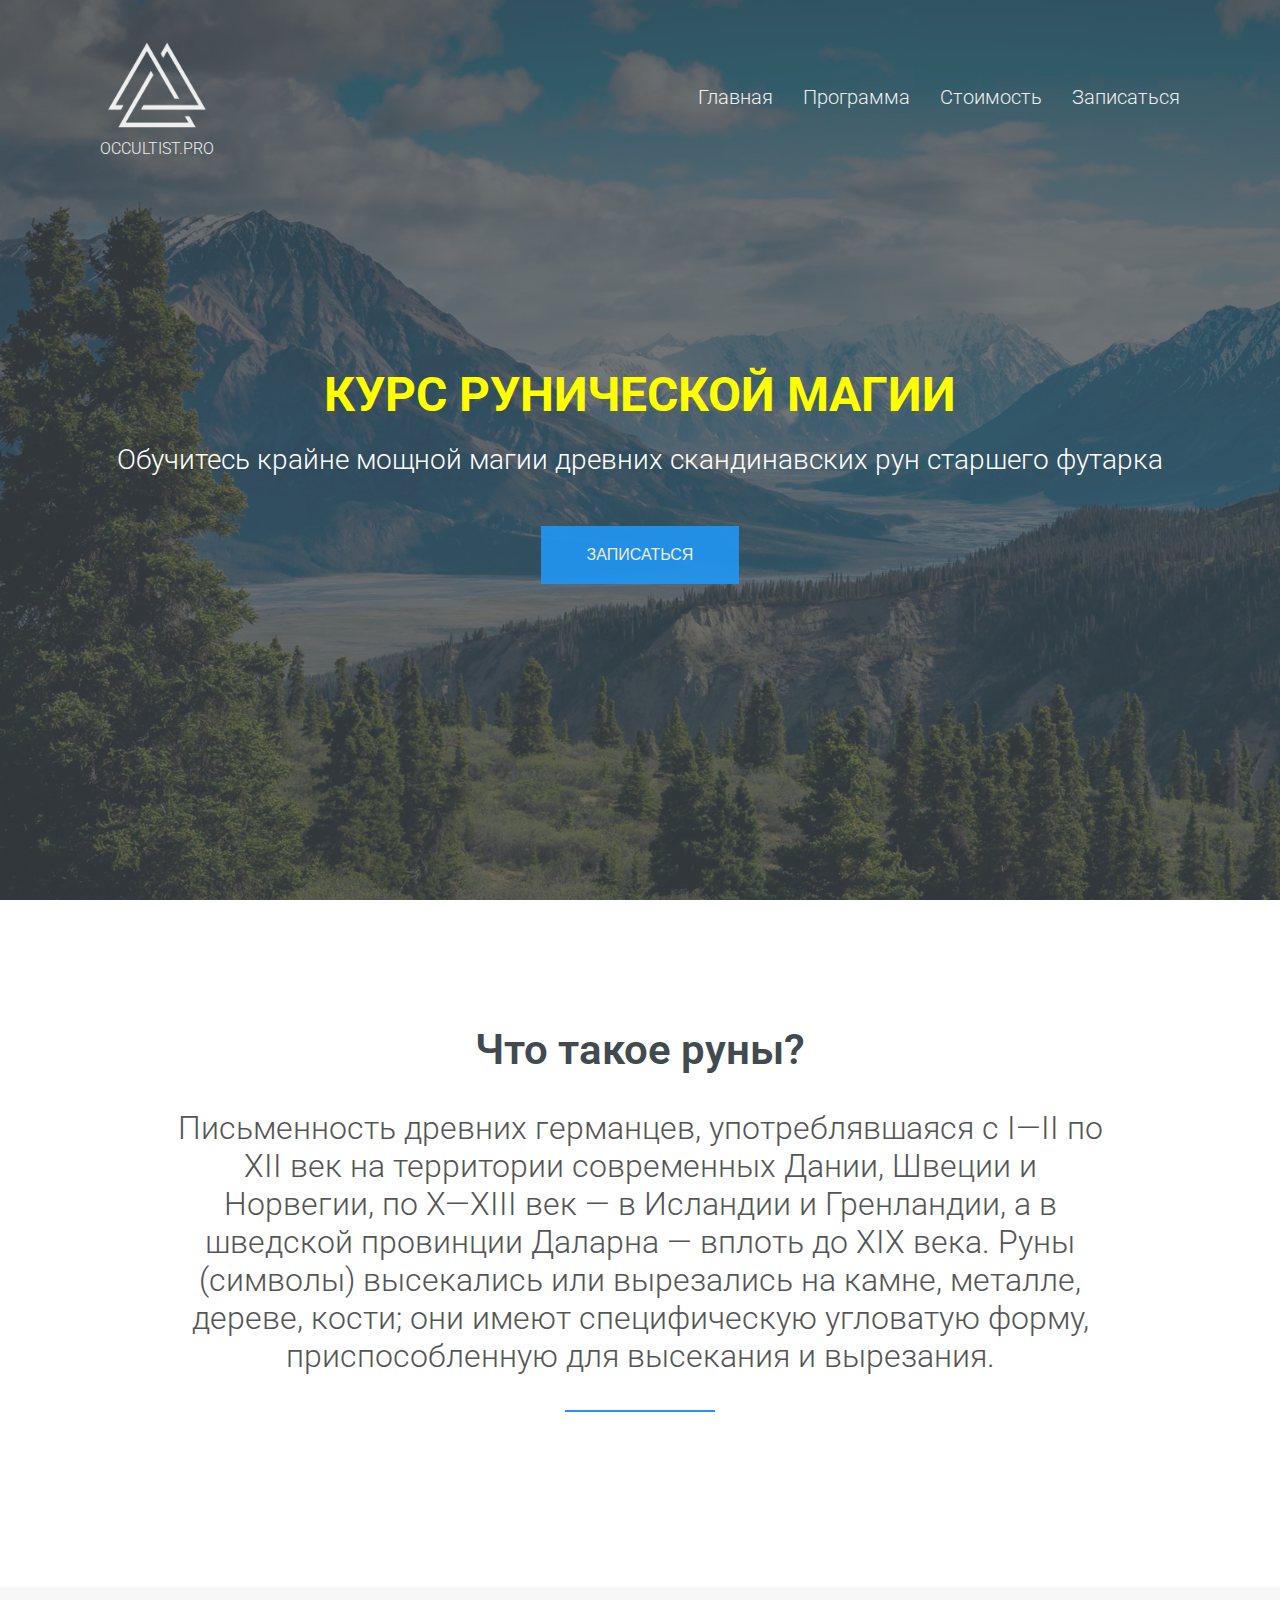
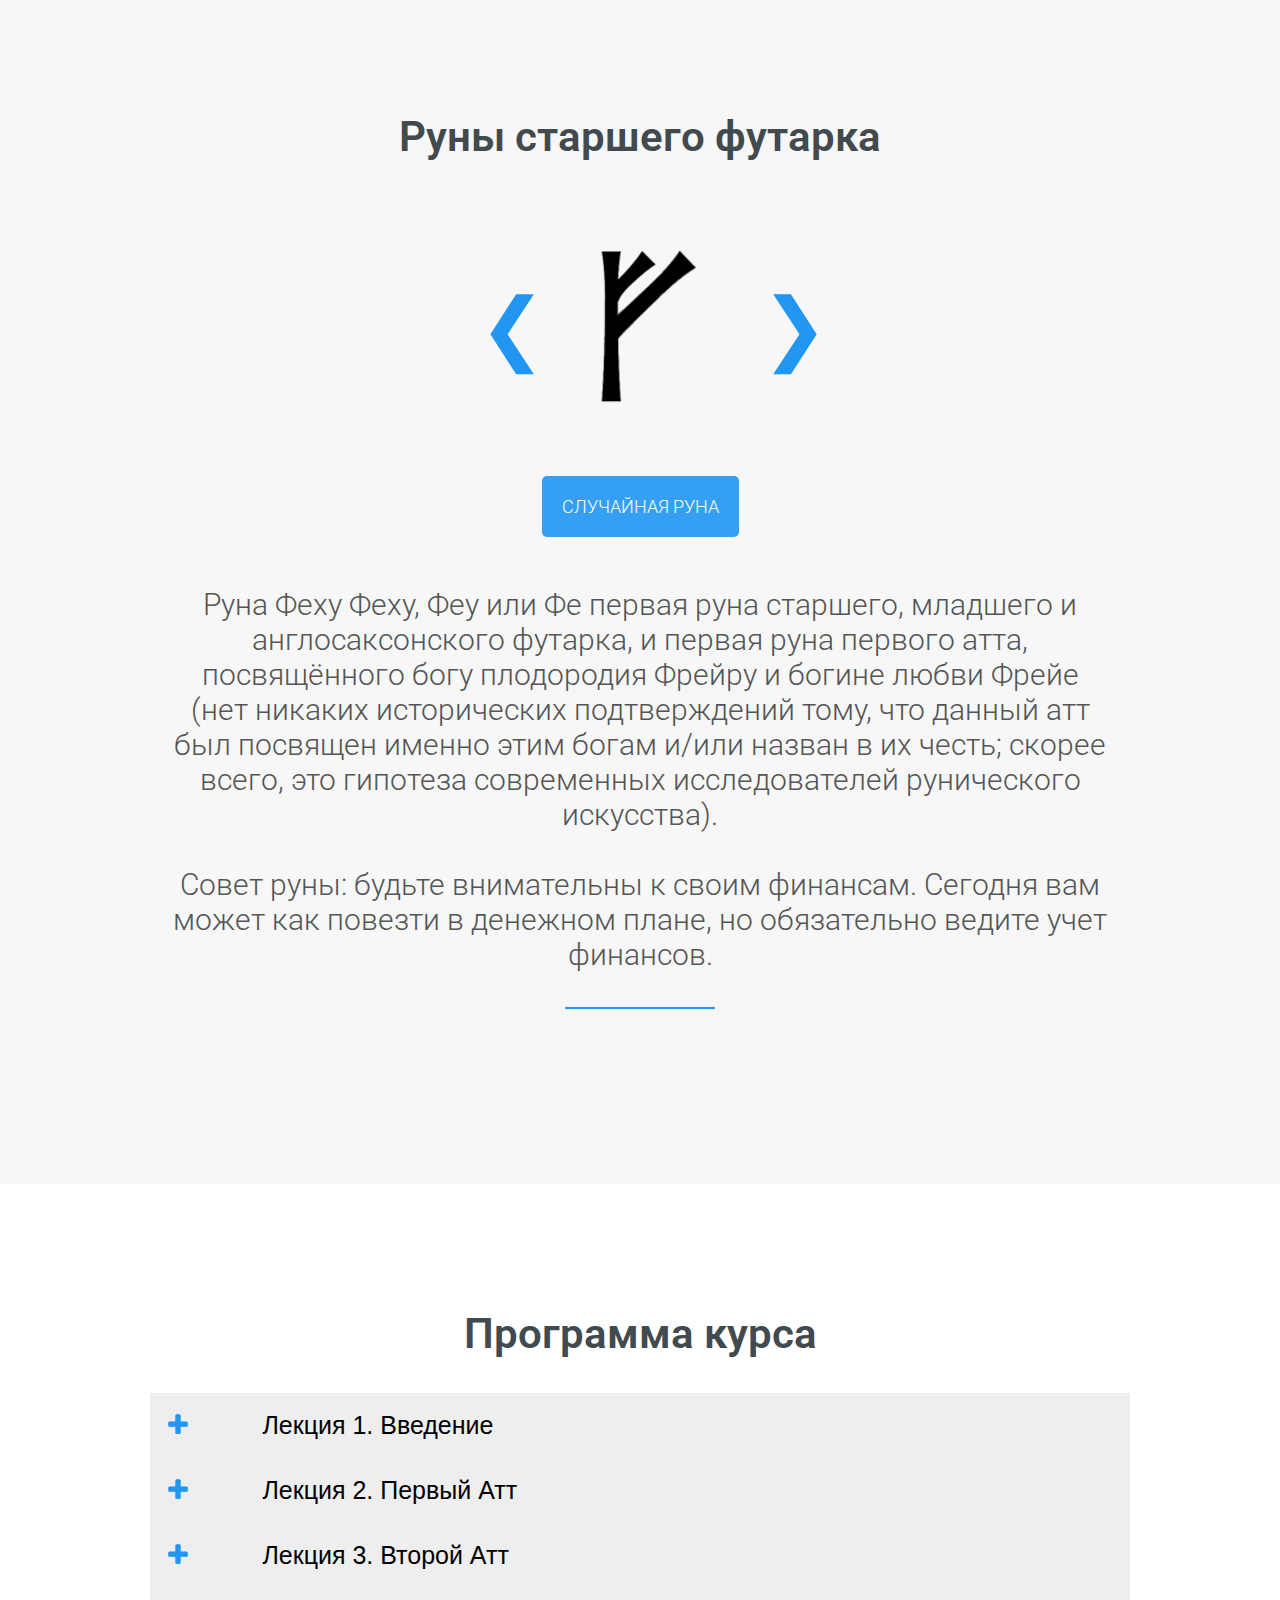
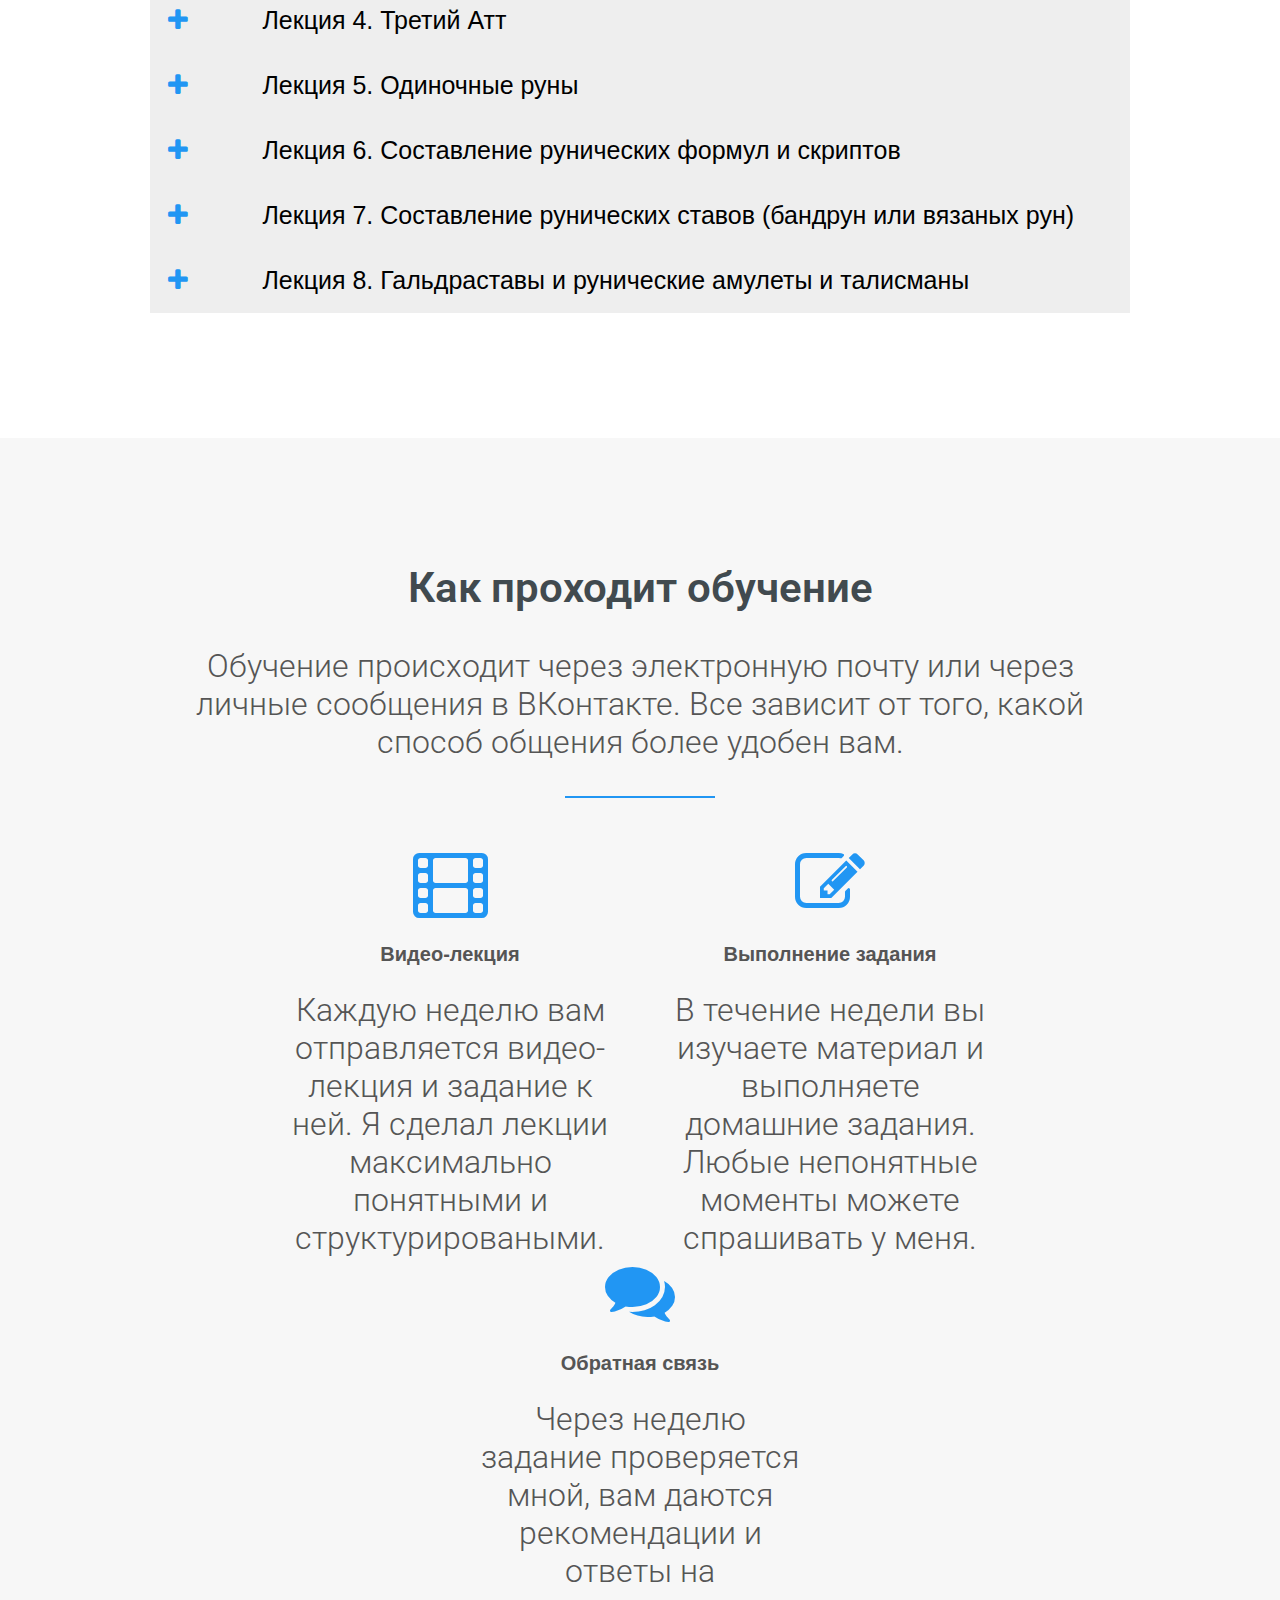
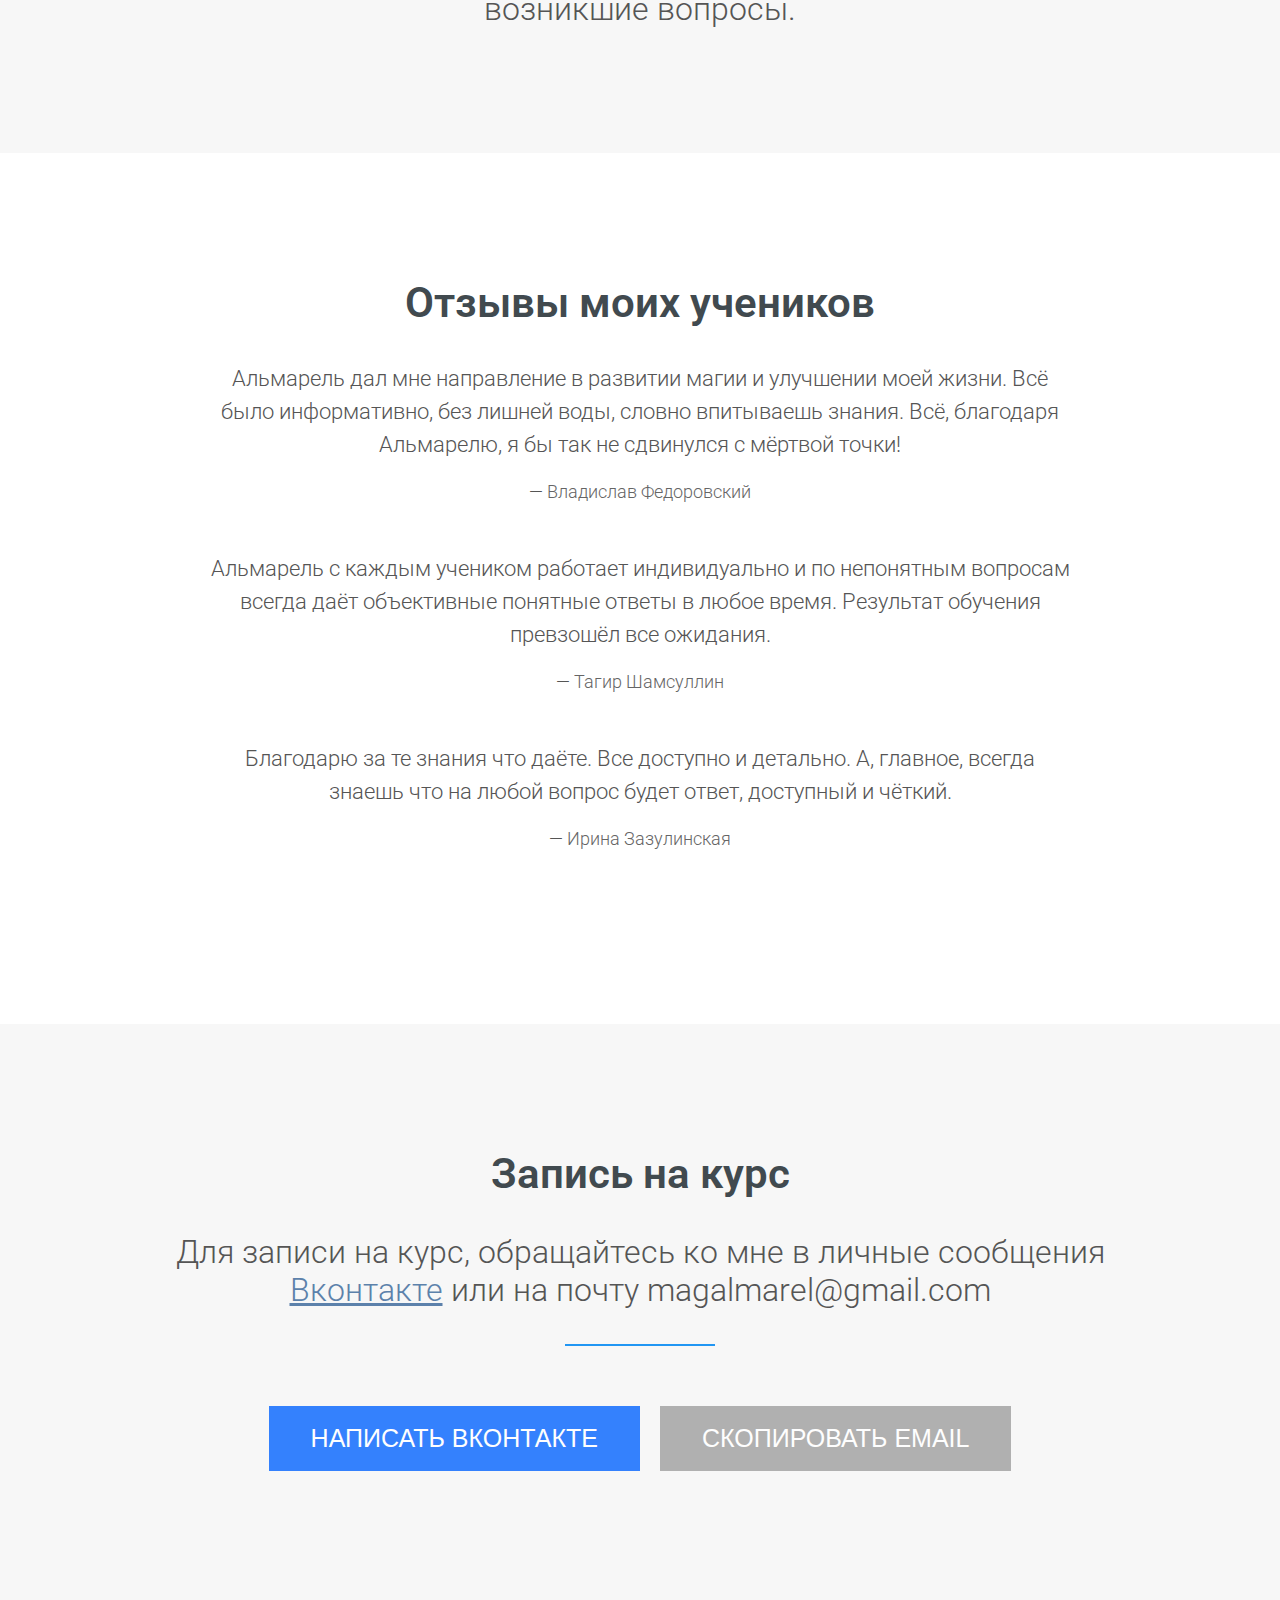
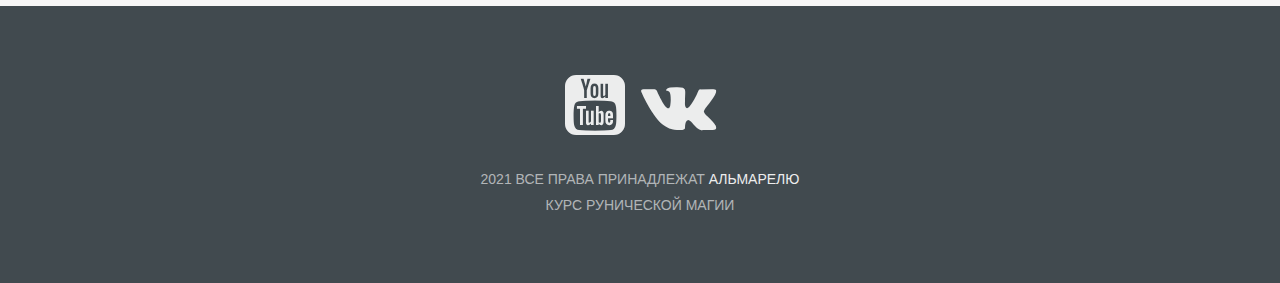
==== index.html @ 85c7037a "Update index.html" ====
<!DOCTYPE html>
<html>
<head>
    <meta charset="utf-8">
    <meta http-equiv="X-UA-Compatible" content="IE=edge">
    <meta name="viewport" content="width=device-width, initial-scale=1">
    <link type="image/x-icon" href="assets/img/favicon.png" rel="shortcut icon">
    <link type="Image/x-icon" href="assets/img/favicon.png" rel="icon">
	<!-- Виджет отзывов VK -->
    <script type="text/javascript" src="https://vk.com/js/api/openapi.js?169"></script>
    <script type="text/javascript">
    	VK.init({apiId: 8045679, onlyWidgets: true});
    </script>
    <title>Курс Рунической Магии</title>

	<link href="https://fonts.googleapis.com/css?family=Open+Sans" rel="stylesheet">
	<link href="https://fonts.googleapis.com/css?family=Quicksand" rel="stylesheet">
	<link href="https://fonts.googleapis.com/css2?family=Roboto:ital,wght@0,100;0,300;0,400;0,500;0,700;0,900;1,100;1,300;1,400;1,500;1,700;1,900&display=swap" rel="stylesheet">
    <link rel="stylesheet" href="http://maxcdn.bootstrapcdn.com/font-awesome/4.6.0/css/font-awesome.min.css">
    <link rel="stylesheet" href="assets/css/styles.css">

    <link href="https://maxcdn.bootstrapcdn.com/font-awesome/4.2.0/css/font-awesome.min.css" rel="stylesheet"> <!--отображение иконок на гите-->



</head>

<body>

	<header>
		<h2><a class="logo" href="#"><center><img src="Valknut.png" width="100px" height="100px"><p>Occultist.pro</center></a></h2>
		<nav>
			<li><a href="#">Главная</a></li>
			<li><a href="#">Программа</a></li>
			<li><a href="#">Стоимость</a></li>
			<li><a href="index.html#bottom">Записаться</a></li>
		</nav>
	</header>


	<section class="hero">
		<div class="background-image" style="background-image: url(assets/img/hero2.jpg);"></div>
		<h1>Курс Рунической Магии</h1>
		<h3>Обучитесь крайне мощной магии древних скандинавских рун старшего футарка</h3>
		
		<a href="index.html#bottom" class="btn">Записаться</a>
	</section>


	<section class="our-work">
		<h3 class="title">Что такое руны?</h3>
		<p>Письменность древних германцев, употреблявшаяся с I—II по XII век на территории современных Дании, Швеции и Норвегии, по X—XIII век — в Исландии и Гренландии, а в шведской провинции Даларна — вплоть до XIX века. Руны (символы) высекались или вырезались на камне, металле, дереве, кости; они имеют специфическую угловатую форму, приспособленную для высекания и вырезания.</p>
		<hr>
		<!--<ul class="grid">
			<li class="small" style="background-image: url(assets/img/coast.jpg);"></li>
			<li class="large" style="background-image: url(assets/img/island.jpg);"></li>
			<li class="large" style="background-image: url(assets/img/balloon.jpg);"></li>
			<li class="small" style="background-image: url(assets/img/mountain.jpg);"></li>
		</div>-->
	</section>


	<section class="runesslider">


		<h3 class="title">Руны старшего футарка</h3>
<center>
<div class="runes">
	<button class="btnrunes" id="btnleft" onclick="plusDivs(-1)">&#10094;</button>
  	<img class="rune" id="rune1" src="assets/img/Runes/1 Fehu.png">
  	<img class="rune" id="rune2" src="assets/img/Runes/2 Uruz.png">
  	<img class="rune" id="rune3" src="assets/img/Runes/3 Thurisaz.png">
  	<img class="rune" id="rune4" src="assets/img/Runes/4 Ansuz.png">
  	<img class="rune" id="rune5" src="assets/img/Runes/5 Raido.png">
  	<img class="rune" id="rune6" src="assets/img/Runes/6 Kenaz.png">
  	<img class="rune" id="rune7" src="assets/img/Runes/7 Gebo.png">
  	<img class="rune" id="rune8" src="assets/img/Runes/8 Wunio.png">

  	<img class="rune" id="rune9" src="assets/img/Runes/9 Hagalaz.png">
  	<img class="rune" id="rune10" src="assets/img/Runes/10 Nautiz.png">
  	<img class="rune" id="rune11" src="assets/img/Runes/11 Isa.png">
  	<img class="rune" id="rune12" src="assets/img/Runes/12 Yera.png">
  	<img class="rune" id="rune13" src="assets/img/Runes/13 Eihvaz.png">
  	<img class="rune" id="rune14" src="assets/img/Runes/14 Perto.png">
  	<img class="rune" id="rune15" src="assets/img/Runes/15 Algiz.png">
  	<img class="rune" id="rune16" src="assets/img/Runes/16 Swulo.png">

  	<img class="rune" id="rune17" src="assets/img/Runes/17 Teiwaz.png">
  	<img class="rune" id="rune18" src="assets/img/Runes/18 Berkana.png">
  	<img class="rune" id="rune19" src="assets/img/Runes/19 Ewaz.png">
  	<img class="rune" id="rune20" src="assets/img/Runes/20 Mannaz.png">
  	<img class="rune" id="rune21" src="assets/img/Runes/21 Laguz.png">
  	<img class="rune" id="rune22" src="assets/img/Runes/22 Inguz.png">
  	<img class="rune" id="rune23" src="assets/img/Runes/23 Odal.png">
  	<img class="rune" id="rune24" src="assets/img/Runes/24 Dagaz.png">

  <button class="btnrunes" id="btnright" onclick="plusDivs(1)">&#10095;</button>
  </center>


</div>
<div>
<button class="btnrngrune"  onclick="rngRune()">Случайная руна</button>
</div>
<p>Руна Феху
Феху, Феу или Фе первая руна старшего, младшего и англосаксонского футарка, и первая руна первого атта, посвящённого богу плодородия Фрейру и богине любви Фрейе (нет никаких исторических подтверждений тому, что данный атт был посвящен именно этим богам и/или назван в их честь; скорее всего, это гипотеза современных исследователей рунического искусства).</p>
<p class="advice">Совет руны: будьте внимательны к своим финансам. Сегодня вам может как повезти в денежном плане, но обязательно ведите учет финансов.</p>
<hr>
</section>



<script>
var slideIndex = 1;
showDivs(slideIndex);


function plusDivs(n) {
  showDivs(slideIndex += n);
}

function showDivs(n) {
  var i;
  var x = document.getElementsByClassName("rune");
  if (n > x.length) {slideIndex = 1}
  if (n < 1) {slideIndex = x.length}
  for (i = 0; i < x.length; i++) {
    x[i].style.display = "none";
  }
  x[slideIndex-1].style.display = "inline-block";
}



function rngRune(){

 	slideIndex = Math.floor(Math.random() * Math.floor(24));
 	showDivs(slideIndex);

 }
</script>






<section class="qna">
<h3 class="title">Программа курса</h3>

<button class="accordion" value="1"><div style="float:left; width: 10%;" ><i id="arrow1" class="fa fa-plus"></i></div><div style="float:right; width: 90%;">Лекция 1. Введение</div></button>
<div class="panel">
  <p>Когда и где руны возникли. Научное и мистическое обоснование. Система Старшего Футарка. Различие между традиционной и современной школами рун. Где брать трактовки рун. Используются ли перевернутые руны. Какая руна последняя. Развенчание мифов о рунах. Эриль - рунический маг.</p>
</div>

<button class="accordion" value="2"><div style="float:left; width: 10%"><i id="arrow2" class="fa fa-plus"></i></div><div style="float:right; width: 90%;">Лекция 2. Первый Атт</button>
<div class="panel">
  <p>Схема разбора рун. Разбор рун первого атта, исходя из рунических поэм. Как каждая руна используется в магии.</p>
</div>

<button class="accordion" value="3"><div style="float:left; width: 10%"><i id="arrow3" class="fa fa-plus"></i></div><div style="float:right; width: 90%;">Лекция 3. Второй Атт</button>
<div class="panel">
  <p>Почему рун не стоит бояться. Базовая техника безопасности. Разбор рун второго атта, исходя из рунических поэм. Как каждая руна используется в магии.</p>
</div>
	
<button class="accordion" value="3"><div style="float:left; width: 10%"><i id="arrow3" class="fa fa-plus"></i></div><div style="float:right; width: 90%;">Лекция 4. Третий Атт</button>
<div class="panel">
  <p>Разбор рун третьего атта, исходя из рунических поэм. Как каждая руна используется в магии. Руны как циклы в нашей жизни.</p>
</div>

<button class="accordion" value="3"><div style="float:left; width: 10%"><i id="arrow3" class="fa fa-plus"></i></div><div style="float:right; width: 90%;">Лекция 5. Одиночные руны</button>
<div class="panel">
  <p>Как проживать руны. Техники активации рун. Влияет ли Луна на руны. Как руны правильно наносить и деактивировать.</p>
</div>
	
<button class="accordion" value="3"><div style="float:left; width: 10%"><i id="arrow3" class="fa fa-plus"></i></div><div style="float:right; width: 90%;">Лекция 6. Составление рунических формул и скриптов</button>
<div class="panel">
  <p>Отличие скрипта от формулы. Как объединять руны. Примеры формул на различные случаи жизни. </p>
</div>
	
<button class="accordion" value="3"><div style="float:left; width: 10%"><i id="arrow3" class="fa fa-plus"></i></div><div style="float:right; width: 90%;">Лекция 7. Составление рунических ставов (бандрун или вязаных рун)</button>
<div class="panel">
  <p>Как соединять руны в одну. Стоит ли бояться появления "непредвиденных" рун в ставе. Руническая тайнопись. Составление рунических заклинаний.</p>
</div>

<button class="accordion" value="3"><div style="float:left; width: 10%"><i id="arrow3" class="fa fa-plus"></i></div><div style="float:right; width: 90%;">Лекция 8. Гальдраставы и рунические амулеты и талисманы</button>
<div class="panel">
  <p>Принцип построения гальдрастава. Агисхьяльмы (шлемы ужаса). Классические гальдраставы. Создаем и заряжаем рунический амулет. Работа с рунами через Богов (Ассов). Гадание на рунах (современные и древние техники).</p>
</div>
	
</section>

<script>
var acc = document.getElementsByClassName("accordion");
var i;

for (i = 0; i < acc.length; i++) {
  acc[i].addEventListener("click", function() {
    this.classList.toggle("active");
    var panel = this.nextElementSibling;
    var i = this.value;
    if (panel.style.display === "block") {
      panel.style.display = "none";
      document.getElementById('arrow'+i).className = "fa fa-plus";
    } else {
      panel.style.display = "block";
      document.getElementById('arrow'+i).className = "fa fa-minus";
    }
  });
}
</script>

	<section class="features">
		<h3 class="title">Как проходит обучение</h3>
		<p>Обучение происходит через электронную почту или через личные сообщения в ВКонтакте. Все зависит от того, какой способ общения более удобен вам. </p>
		<hr>

		<ul class="grid">
			<li>
				<i class="fa fa-film"></i>
				<h4>Видео-лекция</h4>
				<p>Каждую неделю вам отправляется видео-лекция и задание к ней. Я сделал лекции максимально понятными и структурироваными. </p>
			</li>
			<li>
				<i class="fa fa-edit"></i>
				<h4>Выполнение задания</h4>
				<p>В течение недели вы изучаете материал и выполняете домашние задания. Любые непонятные моменты можете спрашивать у меня.</p>
			</li>
			<li>
				<i class="fa fa-comments"></i>
				<h4>Обратная связь</h4>
				<p>Через неделю задание проверяется мной, вам даются рекомендации и ответы на возникшие вопросы. </p>
			</li>
		</div>
	</section>

	<section class="reviews">
		<h3 class="title">Отзывы моих учеников</h3>

		<p class="quote">Альмарель дал мне направление в развитии магии и улучшении моей жизни. Всё было информативно, без лишней воды, словно впитываешь знания. Всё, благодаря Альмарелю, я бы так не сдвинулся с мёртвой точки!</p>
		<p class="author">— <a href="https://vk.com/topic-161227869_38441446">Владислав Федоровский</a></p>

		<p class="quote">Альмарель с каждым учеником работает индивидуально и по непонятным вопросам всегда даёт объективные понятные ответы в любое время. Результат обучения превзошёл все ожидания.</p>
		<p class="author">— <a href="https://vk.com/topic-161227869_38441446">Тагир Шамсуллин</a></p>

		<p class="quote">Благодарю за те знания что даёте. Все доступно и детально. А, главное, всегда знаешь что на любой вопрос будет ответ, доступный и чёткий.</p>
		<p class="author">— <a href="https://vk.com/topic-161227869_38441446">Ирина Зазулинская</a></p>
		
		<!-- Вставка виджета комментариев VK -->
		<div id="vk_comments"></div>
		<script type="text/javascript">
			VK.Widgets.Comments("vk_comments", {width:0, height: 500, limit: 5, attach: false});
		</script>

	</section>


	<section id="bottom" class="contact">
		<h3 class="title">Запись на курс</h3>
		<p>Для записи на курс, обращайтесь ко мне в личные сообщения <a class="vklink" href="https://vk.com/magalmarel">Вконтакте</a>  или на почту magalmarel@gmail.com </p>
		<hr>


		<form>
			<a href="https://vk.com/magalmarel" class="btn" id="btnvk">Написать Вконтакте</a>
			<a onclick="myFunction();" class="btn" id="btnmail">  Скопировать Email  </a>

		</form>
	</section>
<script type="text/javascript">
	function myFunction() {
  navigator.clipboard.writeText('magalmarel@gmail.com')

  alert("Скопирован адрес почты Альмареля: magalmarel@gmail.com\nОсталось только вставить его в письмо🙏");
}
</script>

	<footer>
		<ul>
			<li><a href="https://www.youtube.com/channel/UC2nKGW6YSgZR12ed_qxix4A"><i class="fa fa-youtube-square"></i></a></li>
			<li><a href="https://vk.com/magalmarel"><i class="fa fa-vk"></i></a></li>
			<!--<li><a href="#"><i class="fa fa-snapchat-square"></i></a></li>
			<li><a href="#"><i class="fa fa-pinterest-square"></i></a></li>
			<li><a href="#"><i class="fa fa-github-square""></i></a></li>-->
		</ul>
		<p>2021 Все права принадлежат <a href="https://vk.com/magalmarel" target="_blank">Альмарелю</a></p>
		<p>Курс Рунической Магии</p>
	</footer>

</body>

</html>
---- assets/css/styles.css ----
/*-------------
 	General
-------------*/

@import url("https://netdna.bootstrapcdn.com/font-awesome/4.1.0/css/font-awesome.min.css");

*{
	margin: 0;
	padding: 0;
	box-sizing: border-box;
}

html{
	height: 100%
	width:100%;

	font-family: 'Roboto', sans-serif;
	font:  16px sans-serif;
	color: #555;
}
body{
height: 100%
	width:100%;
}


ul, nav{
	list-style: none;
}

a{
	text-decoration: none;
	color: inherit;
	cursor: pointer;

	opacity: 0.9;
}

a:hover{
	opacity: 1;
}

button:active, button:focus {
  outline: none;
}

a.vklink{

	text-decoration: underline;
	color: #4c75a3;
	cursor: pointer;
	opacity: 0.9;

}

a.btn{
	color: #fff;
	/*border-radius: 4px;*/
	text-transform: uppercase;
	background-color: #2196F3;
	font-weight: 500;
	text-align: center;

}

#btnvk{
	color: #fff;
	/*border-radius: 4px;*/
	text-transform: uppercase;
	background-color: #1F75FE;
	font-weight: 500;
	text-align: center;

}

#btnmail{
	color: #fff;
	/*border-radius: 4px;*/
	text-transform: uppercase;
	background-color: #A9A9A9;
	font-weight: 500;
	text-align: center;
}




hr{
	width: 150px;
	height: 2px;
	background-color: #2196F3;
	border: 0;
	margin-bottom: 50px;


}

section{
	display: flex;
	flex-direction: column;
	align-items: center;
	padding: 125px 100px;
}

@media (max-width: 1000px){

	section{
		padding: 100px 50px;
	}

}

@media (max-width: 600px){

	section{
		padding: 80px 30px;
	}

}

section h3.title{
	color: #414a4f;
	/*text-transform: capitalize; отвечает за заглавные буквы в каждом слове*/
	font: 42px 'Roboto', sans-serif;
	font-weight: 600;
	margin-bottom: 35px;
	text-align: center;

}

section p{
	max-width: 980px;
	margin-bottom: 35px;
	padding: 0 20px;
	line-height: 2;

	font: 32px 'Roboto', sans-serif;
	font-weight: 300;
	text-align: center;



}

ul.grid{
	width: 100%;
	display: flex;
	flex-wrap: wrap;
	justify-content: center;
}




/*-------------
 	Header
-------------*/

header{
	position: absolute;
	top: 0;
	left: 0;
	z-index: 10;
	width: 100%;
	display: flex;
	justify-content: space-between;
	align-items: center;
	color: #fff;
	padding: 35px 100px 0;
}

header h1{
	font-family: 'Roboto', sans-serif;

}

header h2{
	font-family: 'Roboto', sans-serif;
}

header nav{
	display: flex;
}

header nav li{
	font-family: 'Roboto', sans-serif;
	font-size: 20px;
	font-weight: 300;
	margin: 0 15px;
}

header nav li:first-child{
	margin-left: 0;
}

header nav li:last-child{
	margin-right: 0;
}

.logo{
	font-family: 'Roboto', sans-serif;
	font-size: 16px;
	font-weight: 300;
	text-transform: uppercase;

}


@media (max-width: 1000px){
	header{
		padding: 20px 50px;
		flex-direction: column;
	}
	header h2{
		margin-bottom: 30px;

	}

	header nav li{
		/*font-size: 15px;
		margin: 0 5px;*/
		display: none;

	}


	.logo{

		font-size: 0px;

	}




}


@media (max-width: 700px){
	header{
		flex-direction: column;

	}

	header h2{
		margin-bottom: 30px;
	}

	header nav li{
		/*font-size: 15px;
		margin: 0 5px;*/
		display: none;

	}

	.logo{
		font-size: 0px;

		/*display: none; убирает лого*/
	}
}

/*----------------
 	Hero Section
----------------*/

.hero{
	position: relative;
	justify-content: center;
	height: 100vh;
	color: #fff;
	text-align: center;
}



.hero .background-image{
	position: absolute;
	top: 0;
	left: 0;
	width: 100%;
	height: 100%;
	background-size: cover;
	background-color: #2196F3;
	z-index: -1;

	background-attachment: fixed; /*эффект параллакс*/


}



.hero .background-image:after{
	content: '';
	position: absolute;
	top: 0;
	left: 0;
	width: 100%;
	height: 100%;
	background-color: #414a4f;
	opacity: 0.75;

}

.font{
	font: 60px 'Roboto', sans-serif;
	margin-bottom: 15px;
}

.hero h1{

		font-family: 'Roboto', sans-serif;
		font-size: 48px;
		font-weight: 700;
		color: yellow;

		text-transform: uppercase;
		margin-top: 50px;
	}

.hero h3{
	font-family: 'Roboto', sans-serif;
	font-size: 28px;
	font-weight: 300;
	margin-top: 20px;
}

.hero a.btn{
	padding: 20px 46px;
	margin-top: 50px;
}

@media (max-width: 800px){

	.hero{
		min-height: 600px;
	}

	.hero h1{
		font-size: 48px;

	}

	.hero h3{
		font-size: 24px;


	}

	.hero a.btn{



	}

}

/*--------------------
 	Руны (Слайдер)
---------------------*/

.runesslider{

	background-color: #f7f7f7;

}

.runesslider p{

	font-size: 30px;

	}


.runes{
	font-size: 200px;
	font-color: white;
}

.btnrunes{

	vertical-align: middle;

	font-size: 80px;
	width: 40px;
	height: 100px;
	border: none;
	color: #2196F3;
	background: none;





}

.rune{

	vertical-align: middle;
	

}

.btnrngrune{
	font-family: 'Roboto', sans-serif;
	font-size: 18px;
	font-weight: 300;
	text-transform: uppercase;


	color: white;
	background-color: #2196F3;

	padding: 20px;
	border-radius: 5px;
	border: inherit;

	opacity: 0.9;
	cursor: pointer;

	margin-top: 50px;
	margin-bottom: 50px;








}


.btnrngrune:hover{
	opacity: 1;
}

/*--------------------
 	Our Work Section
---------------------*/

.оur-work{
	background-color: #fff;
	padding-bottom: 10px;
}

.our-work .grid li{
	padding: 20px;
	height: 350px;
	border-radius: 3px;

	background-clip: content-box;
	background-size: cover;
	background-position: center;
	background-color: #333;
}

.our-work .grid li.small{
	flex-basis: 40%;
}

.our-work .grid li.large{
	flex-basis: 60%;
}


@media (max-width: 1000px){

	.our-work .grid li.small,
	.our-work .grid li.large{
		flex-basis: 100%;
	}

}


/*----------------
 	Вопрос-ответ
----------------*/

.qna{


	}

.accordion {
	max-width: 980px;
	background-color: #eee;
  cursor: pointer;
  padding: 18px;
  width: 100%;
  border: none;
  text-align: left;
  outline: none;
  font-size: 25px;
  transition: 0.4s;
  align-content: center;

}

.accordion i{
    color: #2196F3;
}

.active, .accordion:hover {
  background-color: #ccc;

}

.panel {
  padding: 0 18px;
  display: none;
  background-color: white;
  overflow: hidden;
}

.panel p{
	padding: 10px;
	text-align: left;
	font-size: 20px;
}



/*----------------------
 Последовательность обучения
----------------------*/

.features{
	background-color: #f7f7f7;
}

.features .grid li{
	padding: 0 30px;
	flex-basis: 33%;
	text-align: center;
}

.features .grid li i{
    font-size: 70px;
    color: #2196F3;
    margin-bottom: 25px;
}

.features .grid li h4{
	color: #555;
    font-size: 20px;
    margin-bottom: 25px;
}

.features .grid li p{
    margin: 0;
    padding: 0;
    min-width: 320px;
}

@media (max-width: 1000px){

	.features .grid li{
		flex-basis: 70%;
		margin-bottom: 65px;
	}

	.features .grid li:last-child{
		margin-bottom: 0;
	}

}


@media (max-width: 600px){

	.features .grid li{
		flex-basis: 100%;
	}

}



/*--------------------
 	Reviews Section
--------------------*/

.reviews{
	background-color: #fff;
}

.reviews .quote{
	text-align: center;
	width: 80%;
    font-size: 22px;
    font-weight: 300;
    line-height: 1.5;
    margin-bottom: 20px;
    padding: 0;
}

.reviews .author{
    font-size: 18px;
    margin-bottom: 50px;
}

.reviews .author:last-child{
    margin-bottom: 0;
}

@media (max-width: 1000px){

	.reviews .quote{
		font-size: 20px;
	}

	.reviews .author{
	    font-size: 16px;
	}

}



/*---------------------
 	Contact Section
---------------------*/

.contact{
	background-color: #f7f7f7;
	font-size: 25px;

}

.contact form{
	display: flex;
	align-items: center;
	justify-content: center;
	flex-wrap: wrap;

	max-width: 800px;
	width: 80%;
}

.contact form input{
	padding: 15px;
	flex: 1;
	margin-right: 30px;
	font-size: 18px;
	color: #555;
}



.contact form .btn{
	padding: 18px 42px;
	margin: 10px;
}


@media (max-width: 800px){

	.contact form input{
		flex-basis: 100%;
		margin: 0 0 20px 0;
	}

}







/*-------------
 	Footer
-------------*/

footer{
	display: flex;
	flex-direction: column;
	align-items: center;
	text-align: center;
	color: #fff;
	background-color: #414a4f;
	padding: 60px 0;
}

footer ul{
	display: flex;
	margin-bottom: 25px;
	font-size: 70px;
}

footer ul li{
	margin: 0 8px;
}

footer ul li:first-child{
	margin-left: 0;
}

footer ul li:last-child{
	margin-right: 0;
}

footer p{
	text-transform: uppercase;
	font-size: 14px;
	color: rgba(255,255,255,0.6);
	margin-bottom: 10px;
}

footer p a{
	color: #fff;
}

@media (max-width: 700px){

	footer{
		padding: 80px 15px;
	}

}


/* -- Demo ads -- */

@media (max-width: 1200px) {
	#bsaHolder{ display:none;}
}

@media (max-width: 420px){



	.hero h1{
		font-size: 30px;
	}

	.hero .background-image{


	background-attachment: scroll; /*эффект параллакс*/


}

	section{
		padding-top: 50px;
		padding-left: 10px;
		padding-right: 10px;
	}

	section h3.title{
		font-size: 30px;
		margin-bottom: 20px;
	}

	section p{
		font-size: 18px;
		padding-left: 10px;
		padding-right: 10px;
	}

	.runesslider{





	}


	.accordion {

  		width: 100%;
  		font-size: 20px;

	}

	.active, .accordion:hover {
  background-color: #ccc;

	}

	.panel{
		padding: 5px;
		display: none;
		background-color: white;
		overflow: hidden;
	}

	.panel p{
		padding: 5px;
		text-align: left;
		font-size: 18px;
		margin-bottom: 10px;
	}

	.runesslider p{

	font-size: 18px;

	}

	.features .grid li{
		padding: 0;
		flex-basis: 33%;
		text-align: center;
	}

	.features .grid li p{
		min-width: 300px;
    	width: 90vw;
	}

	.contact p{
		font-size: 25px;
	}

	#btnvk{
	min-width: 90vw;
	}

	#btnmail{
	min-width: 90vw;
	}

}
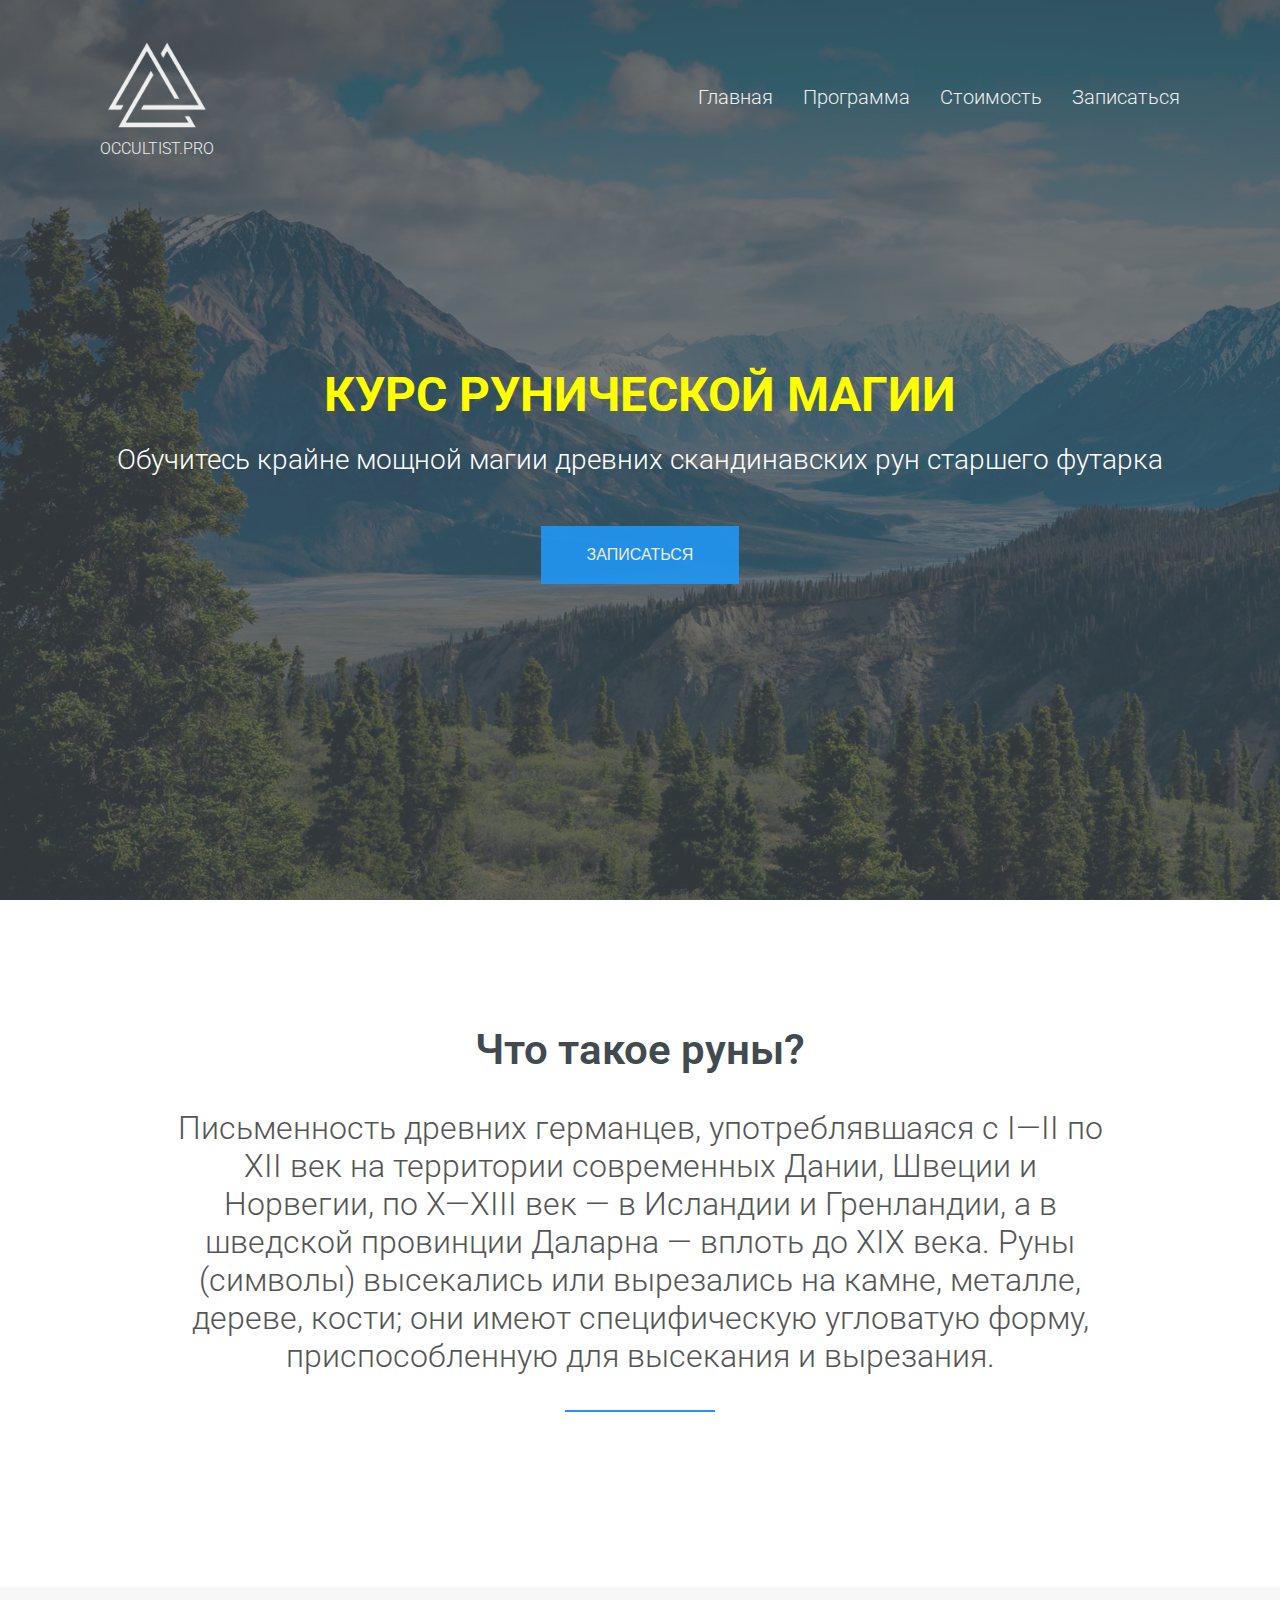
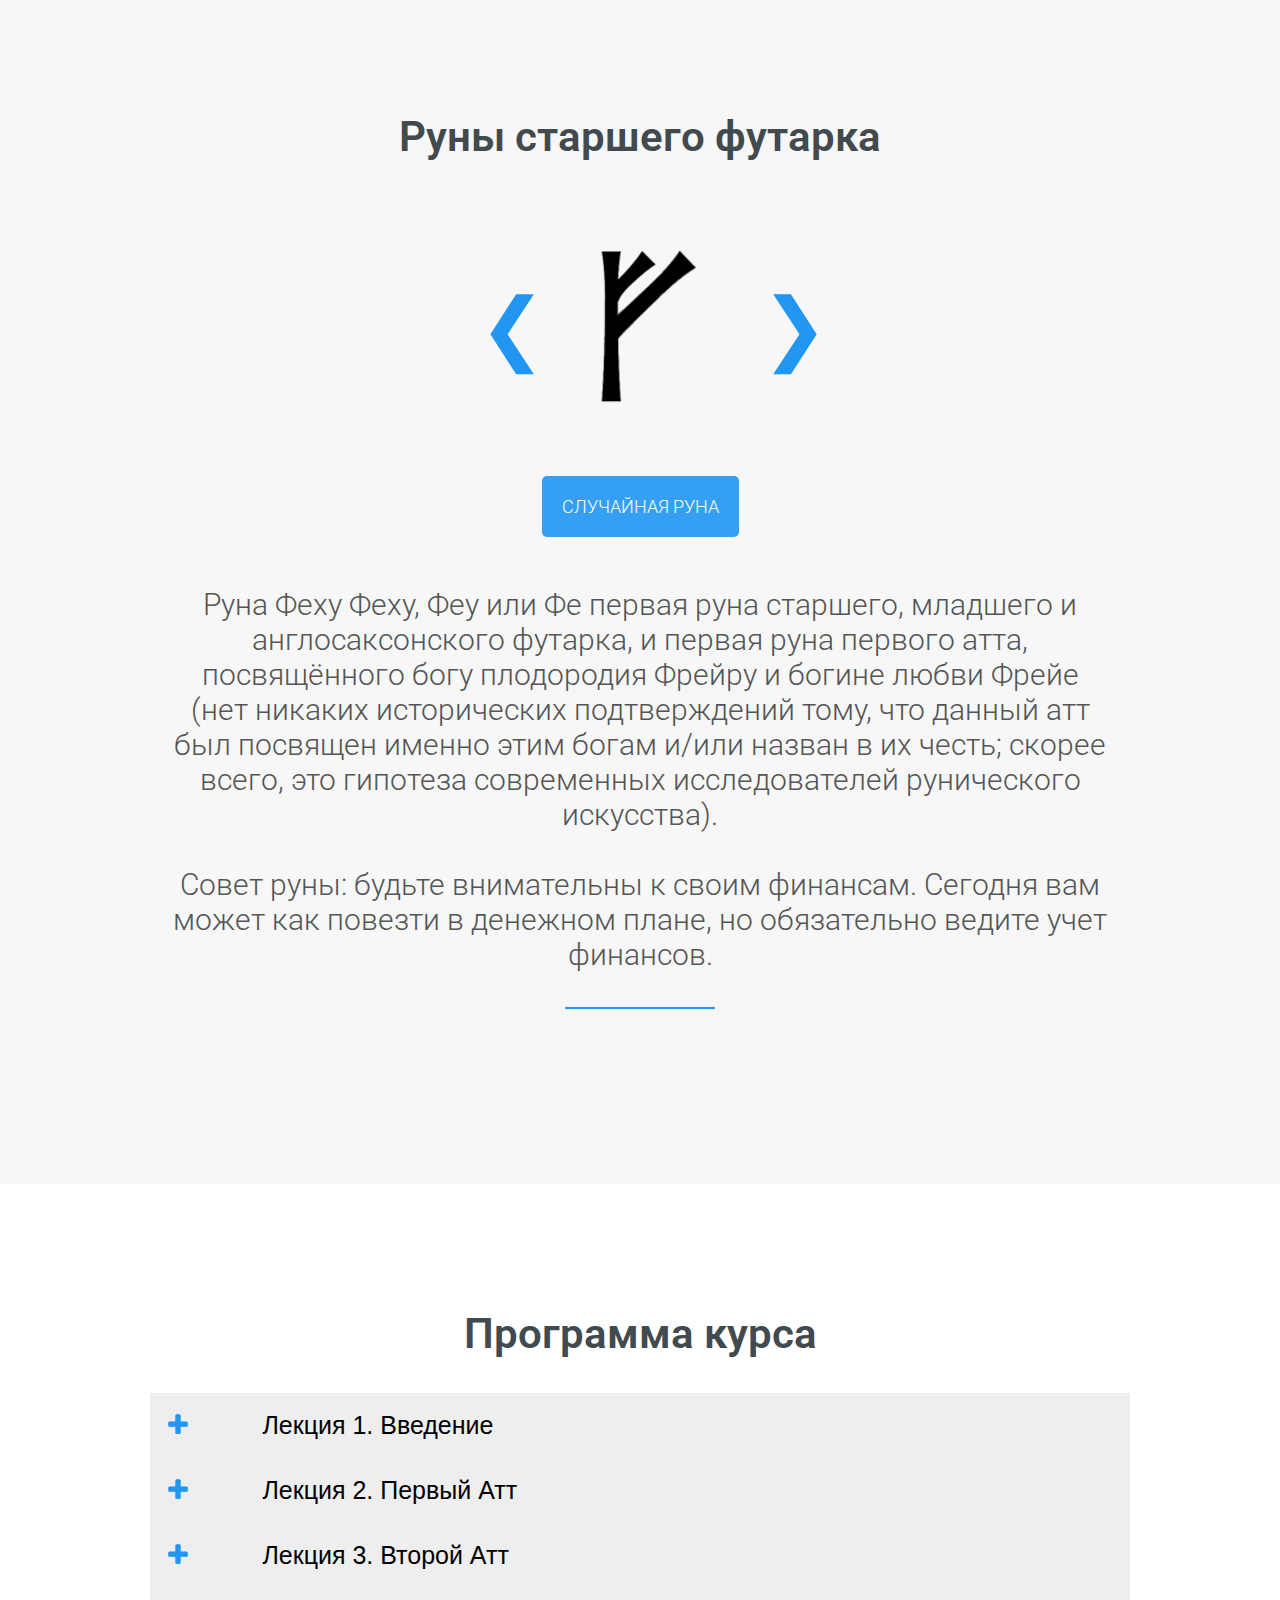
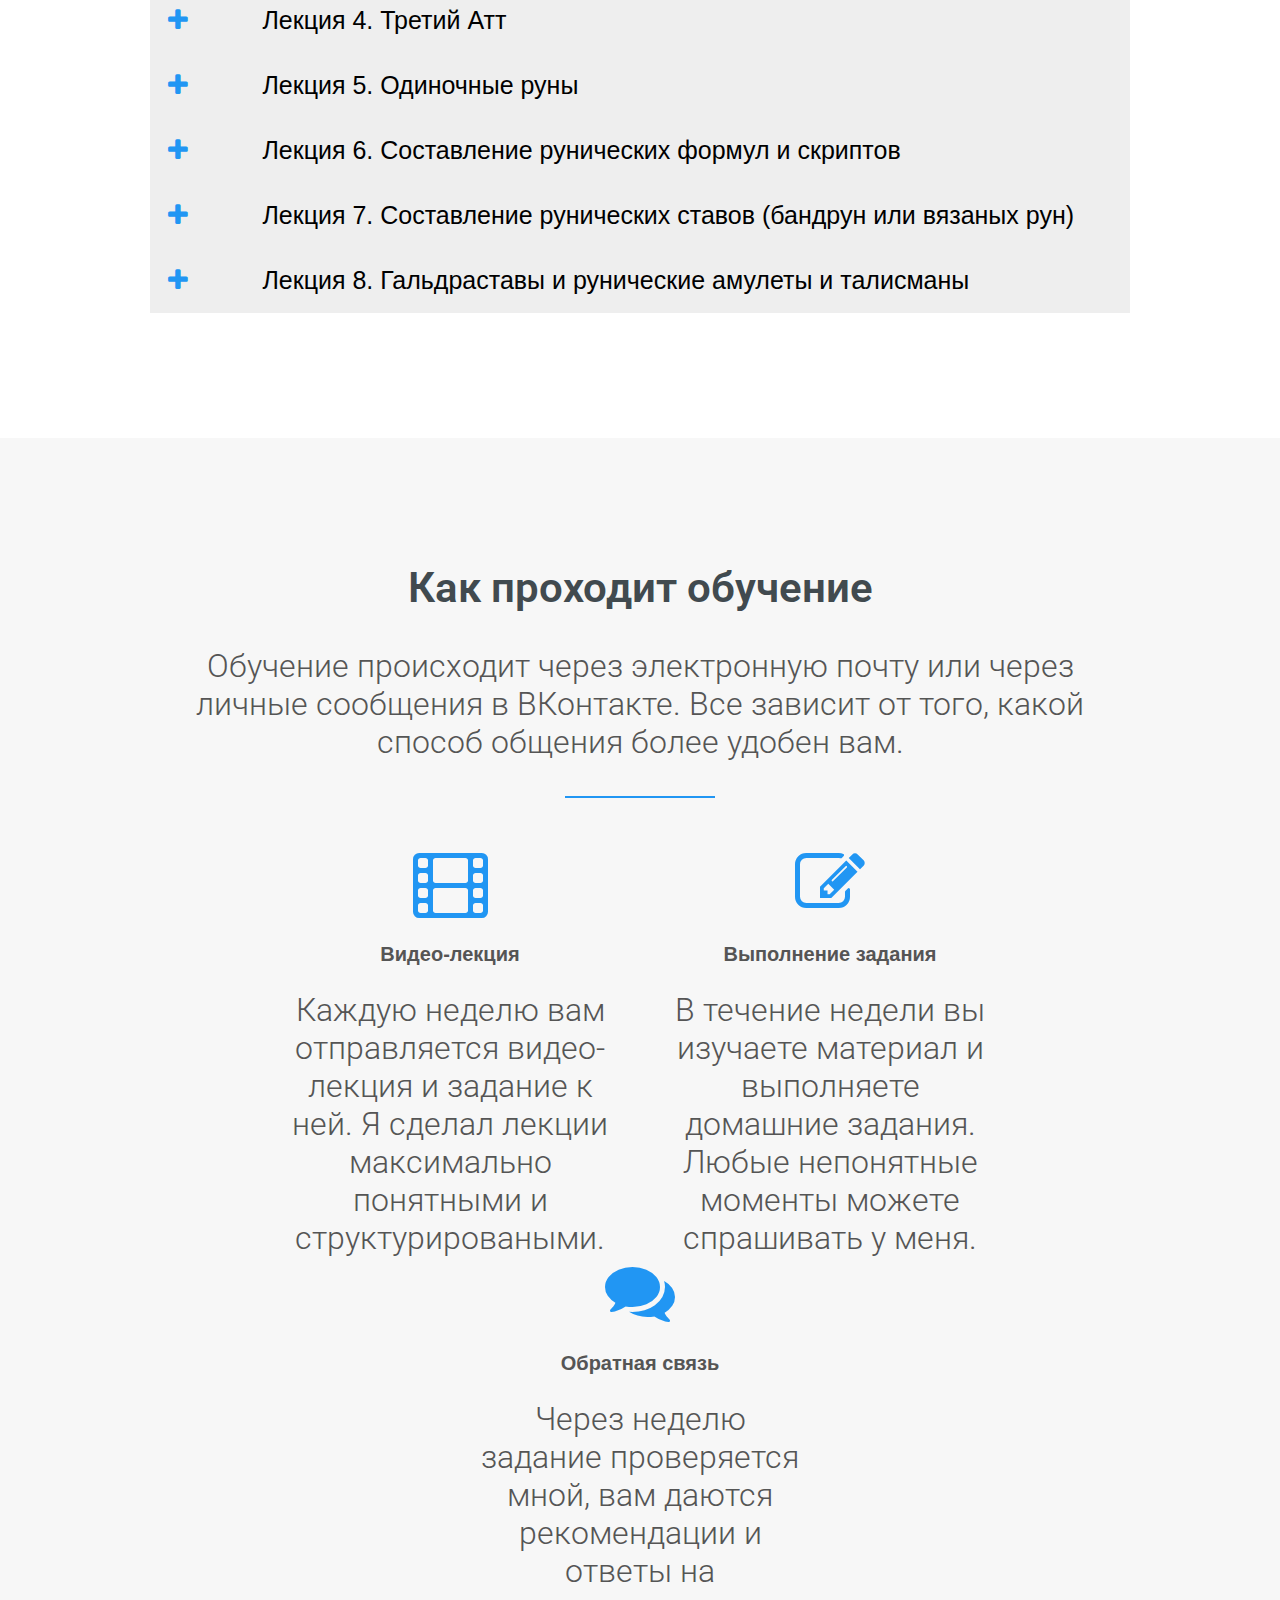
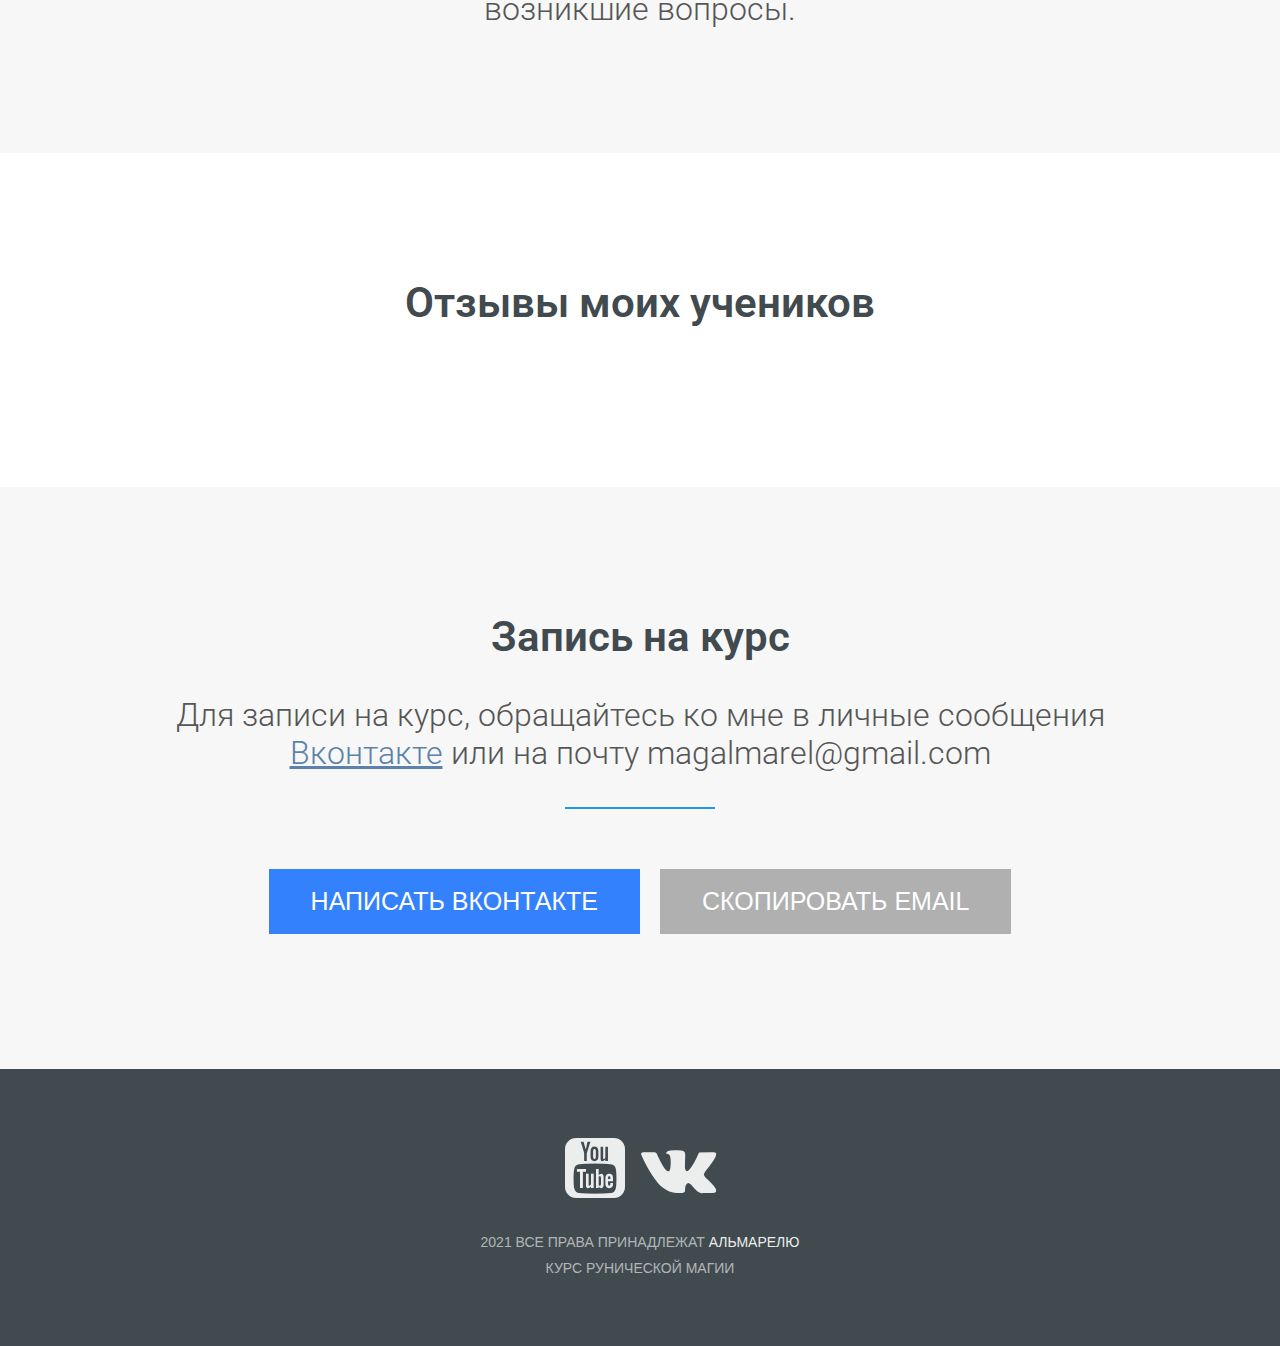
==== commit 3dee8b97: "Update index.html" ====
--- a/index.html
+++ b/index.html
@@ -237,14 +237,14 @@
 	<section class="reviews">
 		<h3 class="title">Отзывы моих учеников</h3>
 
-		<p class="quote">Альмарель дал мне направление в развитии магии и улучшении моей жизни. Всё было информативно, без лишней воды, словно впитываешь знания. Всё, благодаря Альмарелю, я бы так не сдвинулся с мёртвой точки!</p>
+		<!--<p class="quote">Альмарель дал мне направление в развитии магии и улучшении моей жизни. Всё было информативно, без лишней воды, словно впитываешь знания. Всё, благодаря Альмарелю, я бы так не сдвинулся с мёртвой точки!</p>
 		<p class="author">— <a href="https://vk.com/topic-161227869_38441446">Владислав Федоровский</a></p>
 
 		<p class="quote">Альмарель с каждым учеником работает индивидуально и по непонятным вопросам всегда даёт объективные понятные ответы в любое время. Результат обучения превзошёл все ожидания.</p>
 		<p class="author">— <a href="https://vk.com/topic-161227869_38441446">Тагир Шамсуллин</a></p>
 
 		<p class="quote">Благодарю за те знания что даёте. Все доступно и детально. А, главное, всегда знаешь что на любой вопрос будет ответ, доступный и чёткий.</p>
-		<p class="author">— <a href="https://vk.com/topic-161227869_38441446">Ирина Зазулинская</a></p>
+		<p class="author">— <a href="https://vk.com/topic-161227869_38441446">Ирина Зазулинская</a></p>-->
 		
 		<!-- Вставка виджета комментариев VK -->
 		<div id="vk_comments"></div>
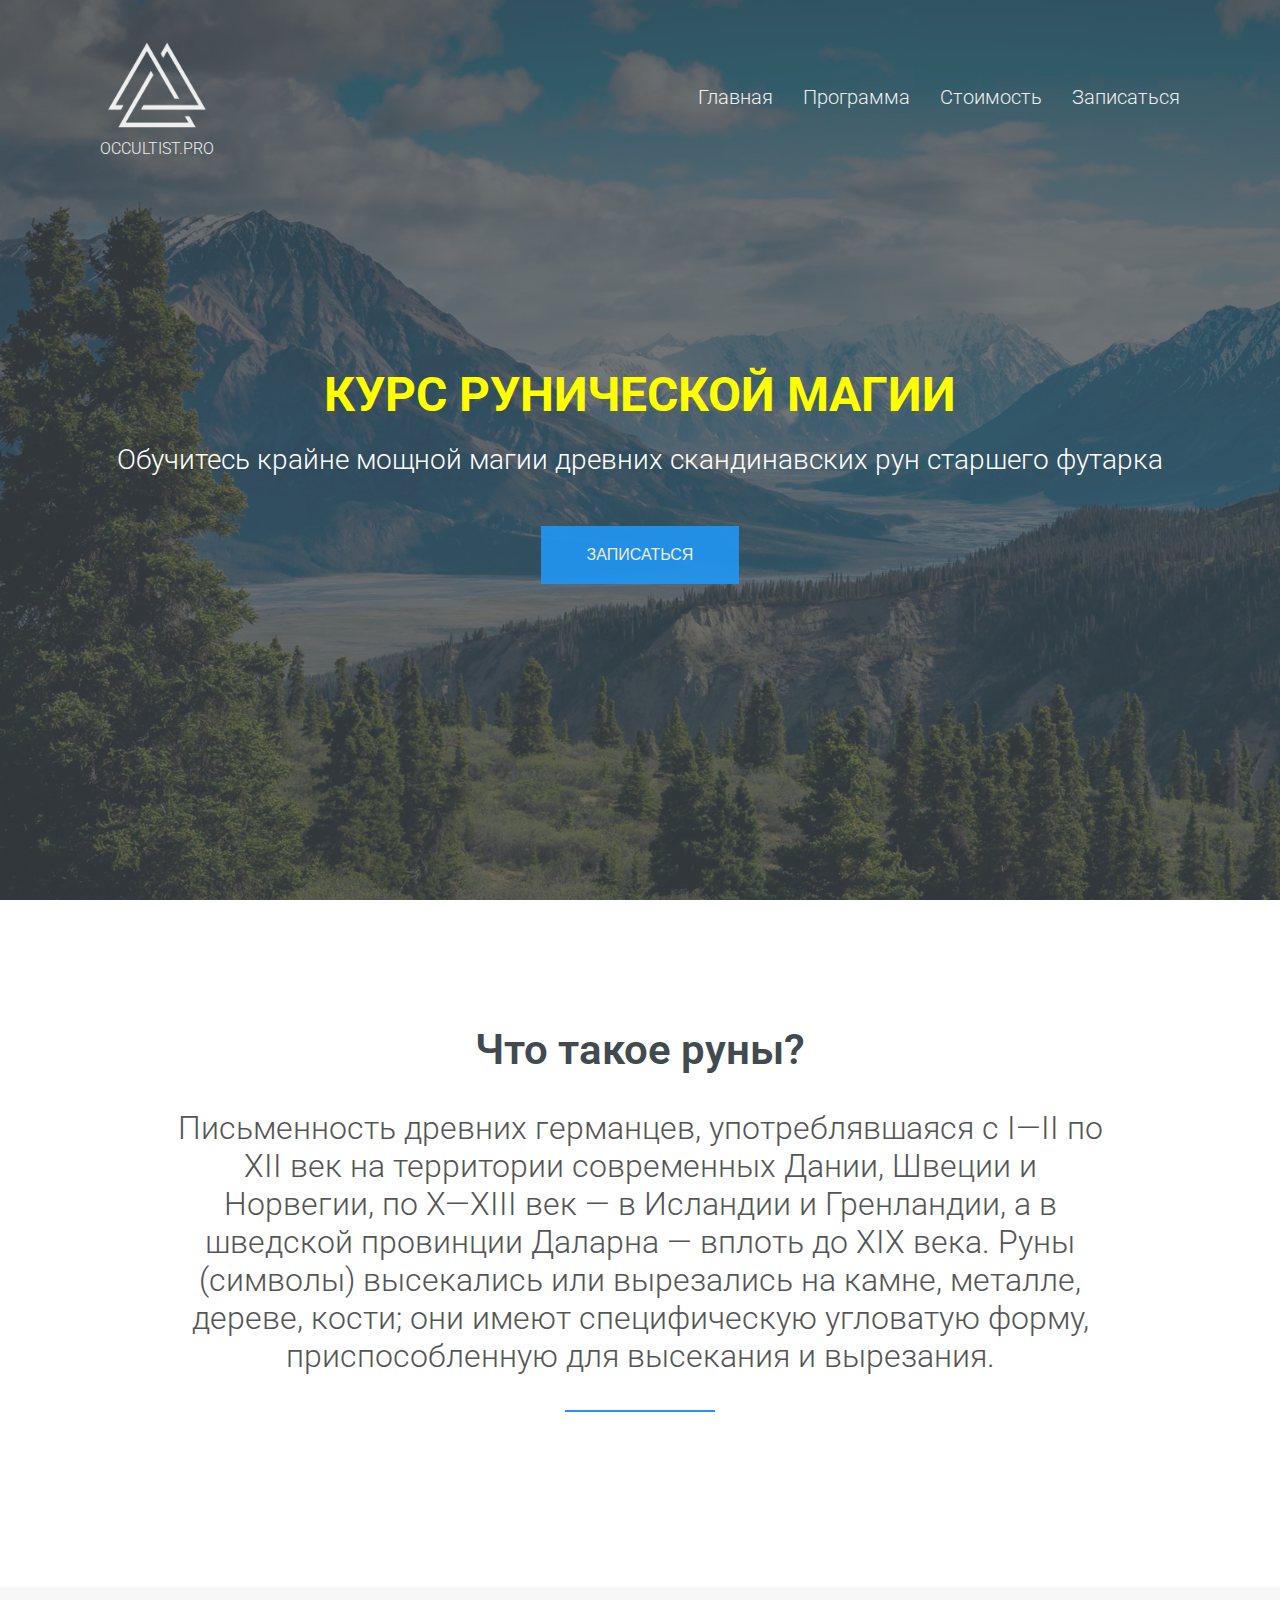
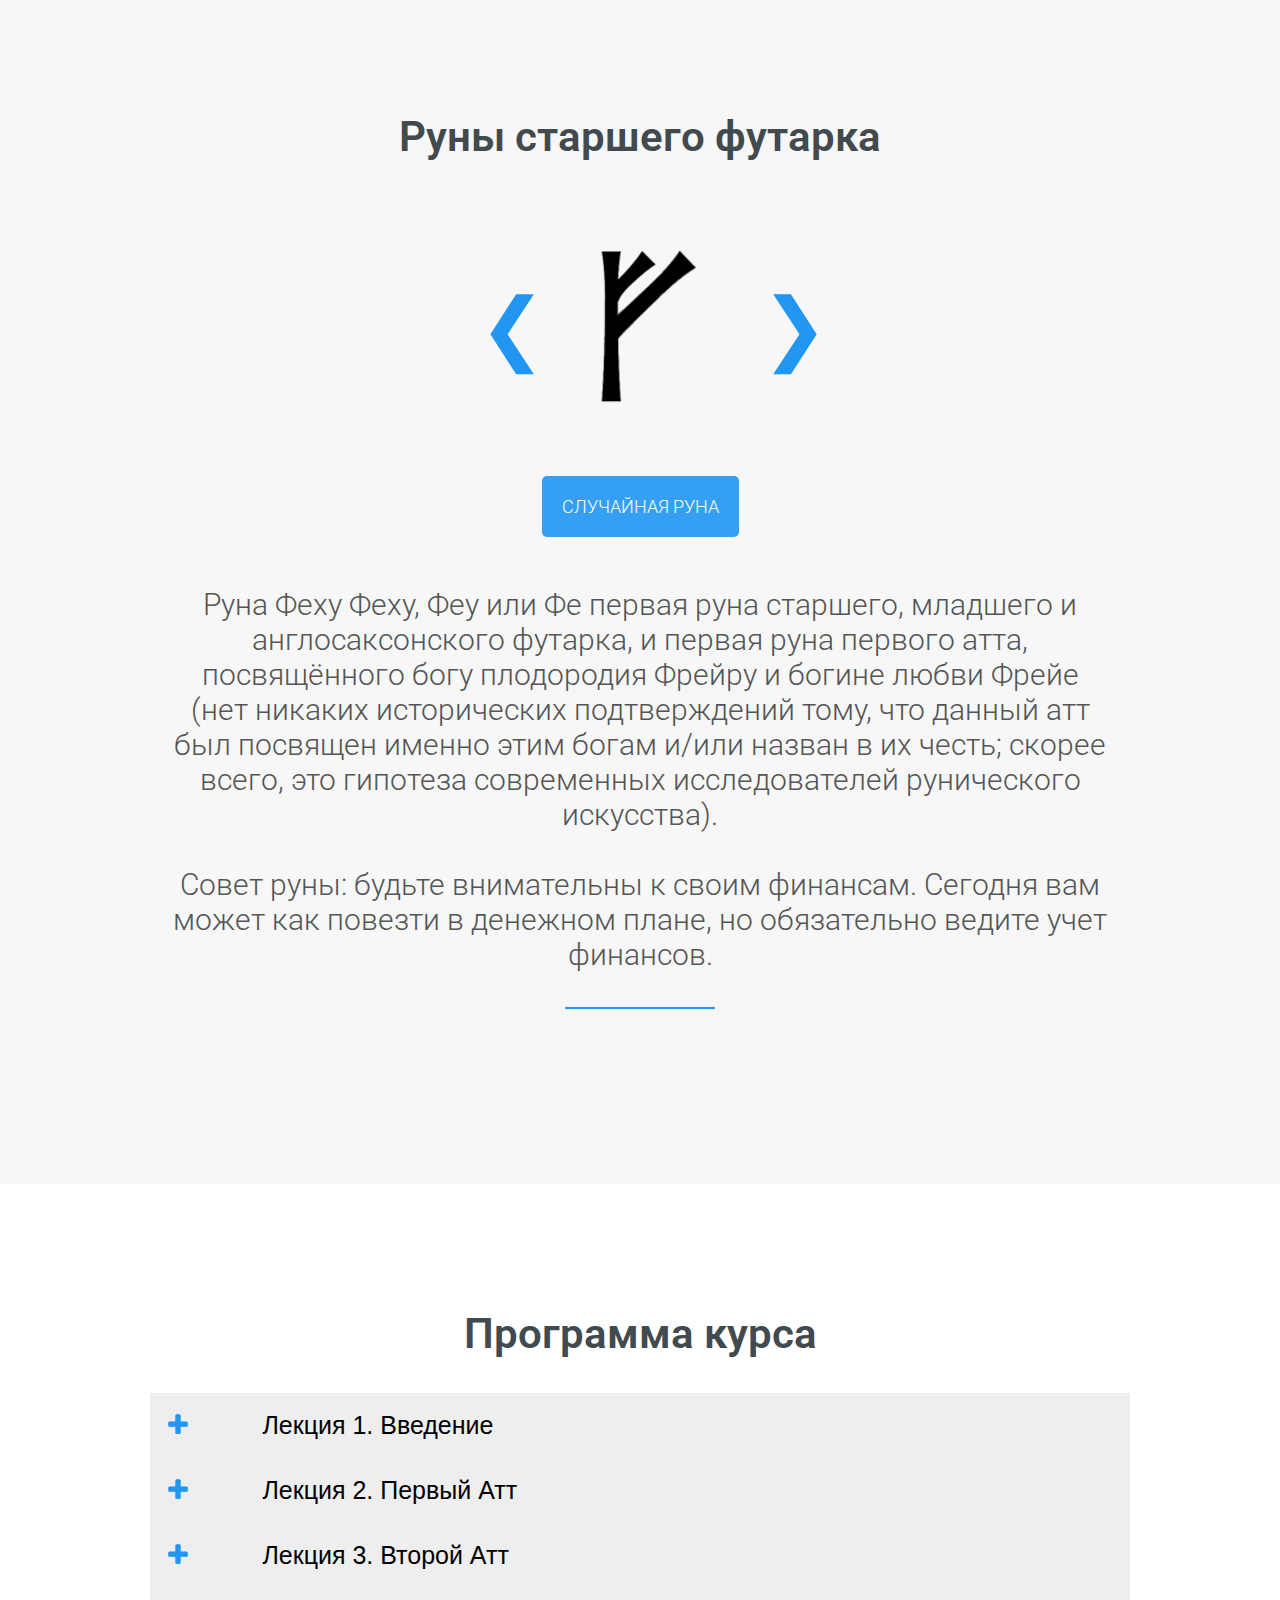
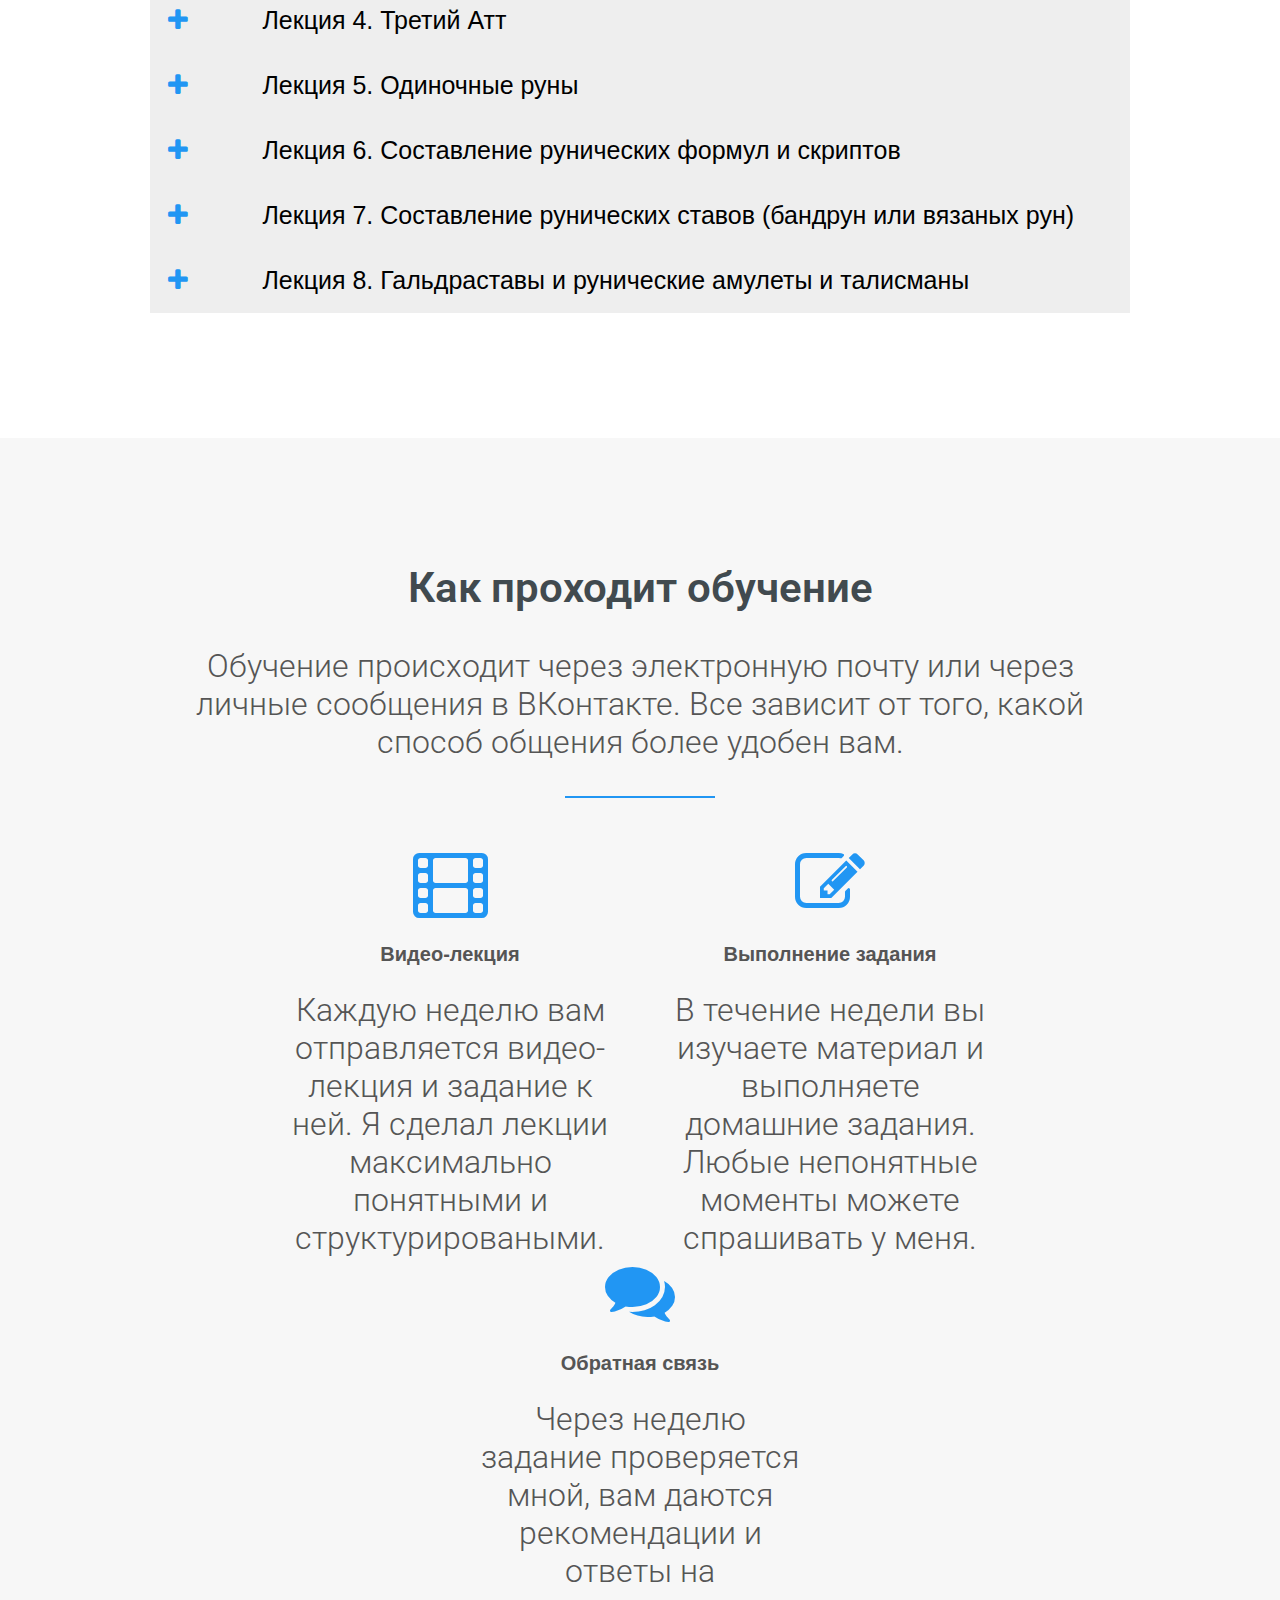
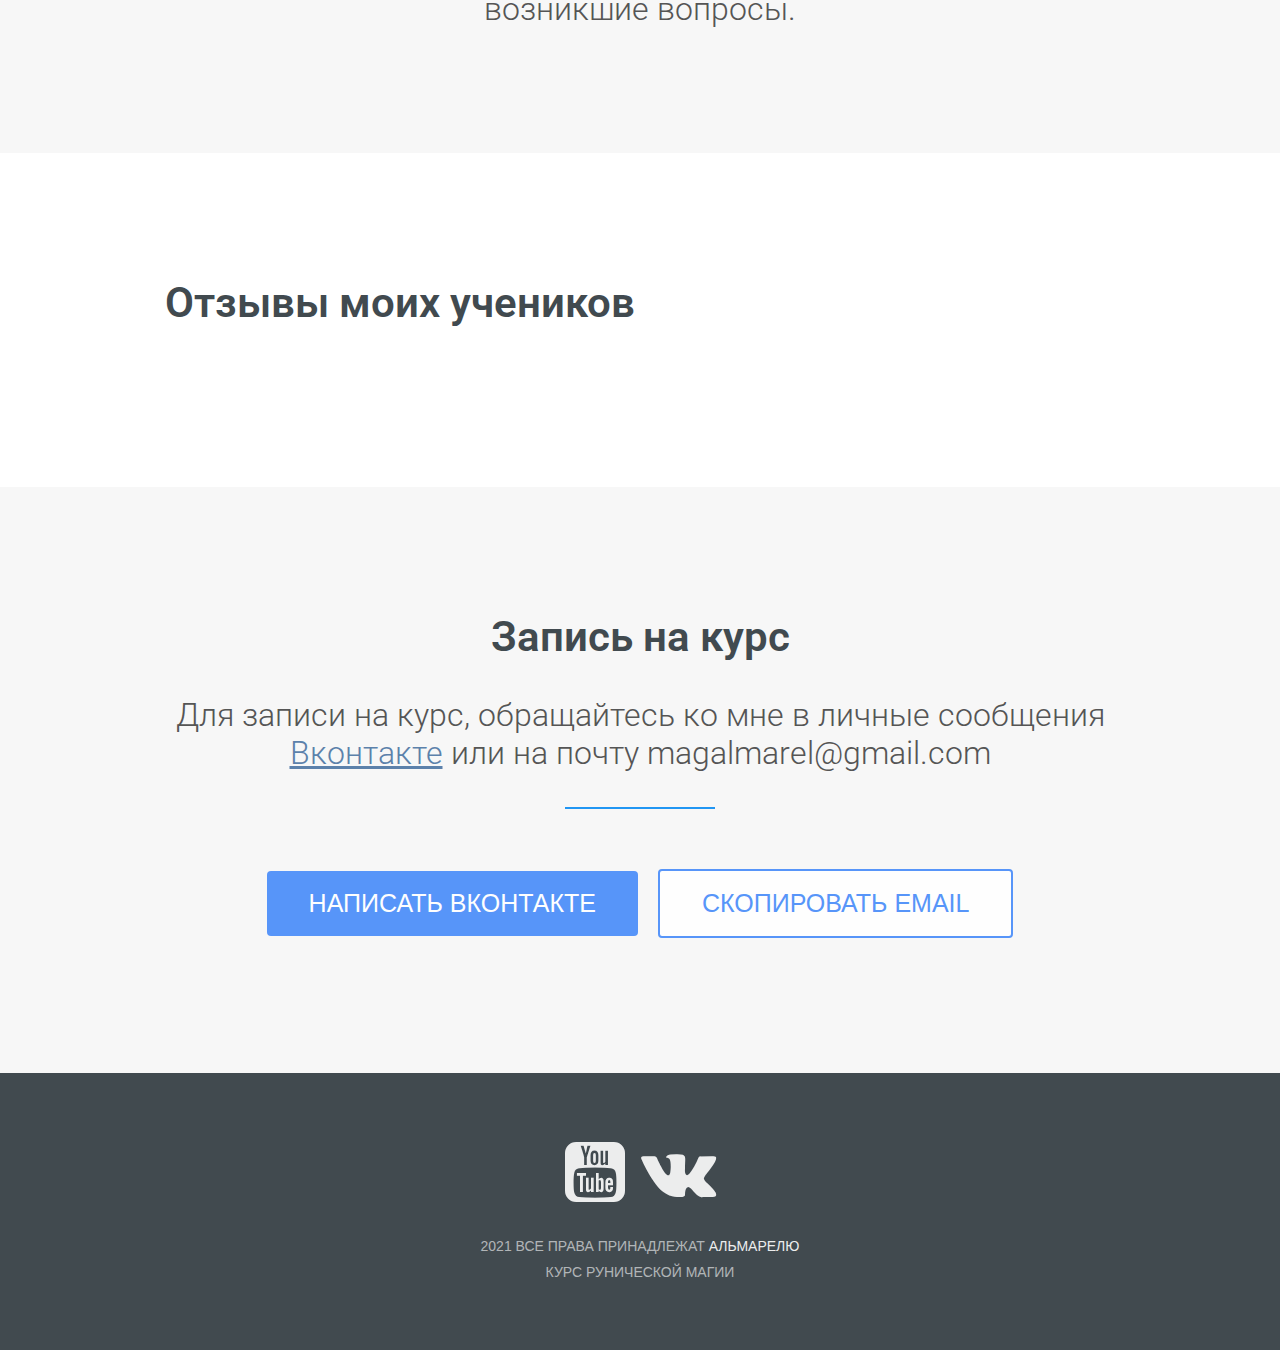
==== commit b1bf5767: "Update index.html" ====
--- a/index.html
+++ b/index.html
@@ -249,7 +249,7 @@
 		<!-- Вставка виджета комментариев VK -->
 		<div id="vk_comments"></div>
 		<script type="text/javascript">
-			VK.Widgets.Comments("vk_comments", {width:0, height: 500, limit: 5, attach: false});
+			VK.Widgets.Comments("vk_comments", {limit: 5, attach: false});
 		</script>
 
 	</section>
--- a/assets/css/styles.css
+++ b/assets/css/styles.css
@@ -65,19 +65,21 @@
 
 #btnvk{
 	color: #fff;
-	/*border-radius: 4px;*/
+	border-radius: 4px;
 	text-transform: uppercase;
-	background-color: #1F75FE;
+	background-color: #468BFA; /*#1F75FE*/
 	font-weight: 500;
 	text-align: center;
 
 }
 
 #btnmail{
-	color: #fff;
-	/*border-radius: 4px;*/
+	color: #468BFA;
+	border-radius: 4px;
+	border: 2px solid;
+	border-colour: #468BFA;
 	text-transform: uppercase;
-	background-color: #A9A9A9;
+	background-color: #fff; /*#e2e2e2; /*#A9A9A9*/
 	font-weight: 500;
 	text-align: center;
 }
@@ -585,6 +587,9 @@
 
 .reviews{
 	background-color: #fff;
+	max-width: 800px;
+	/*align-items: center;
+	justify-content: center;*/
 }
 
 .reviews .quote{
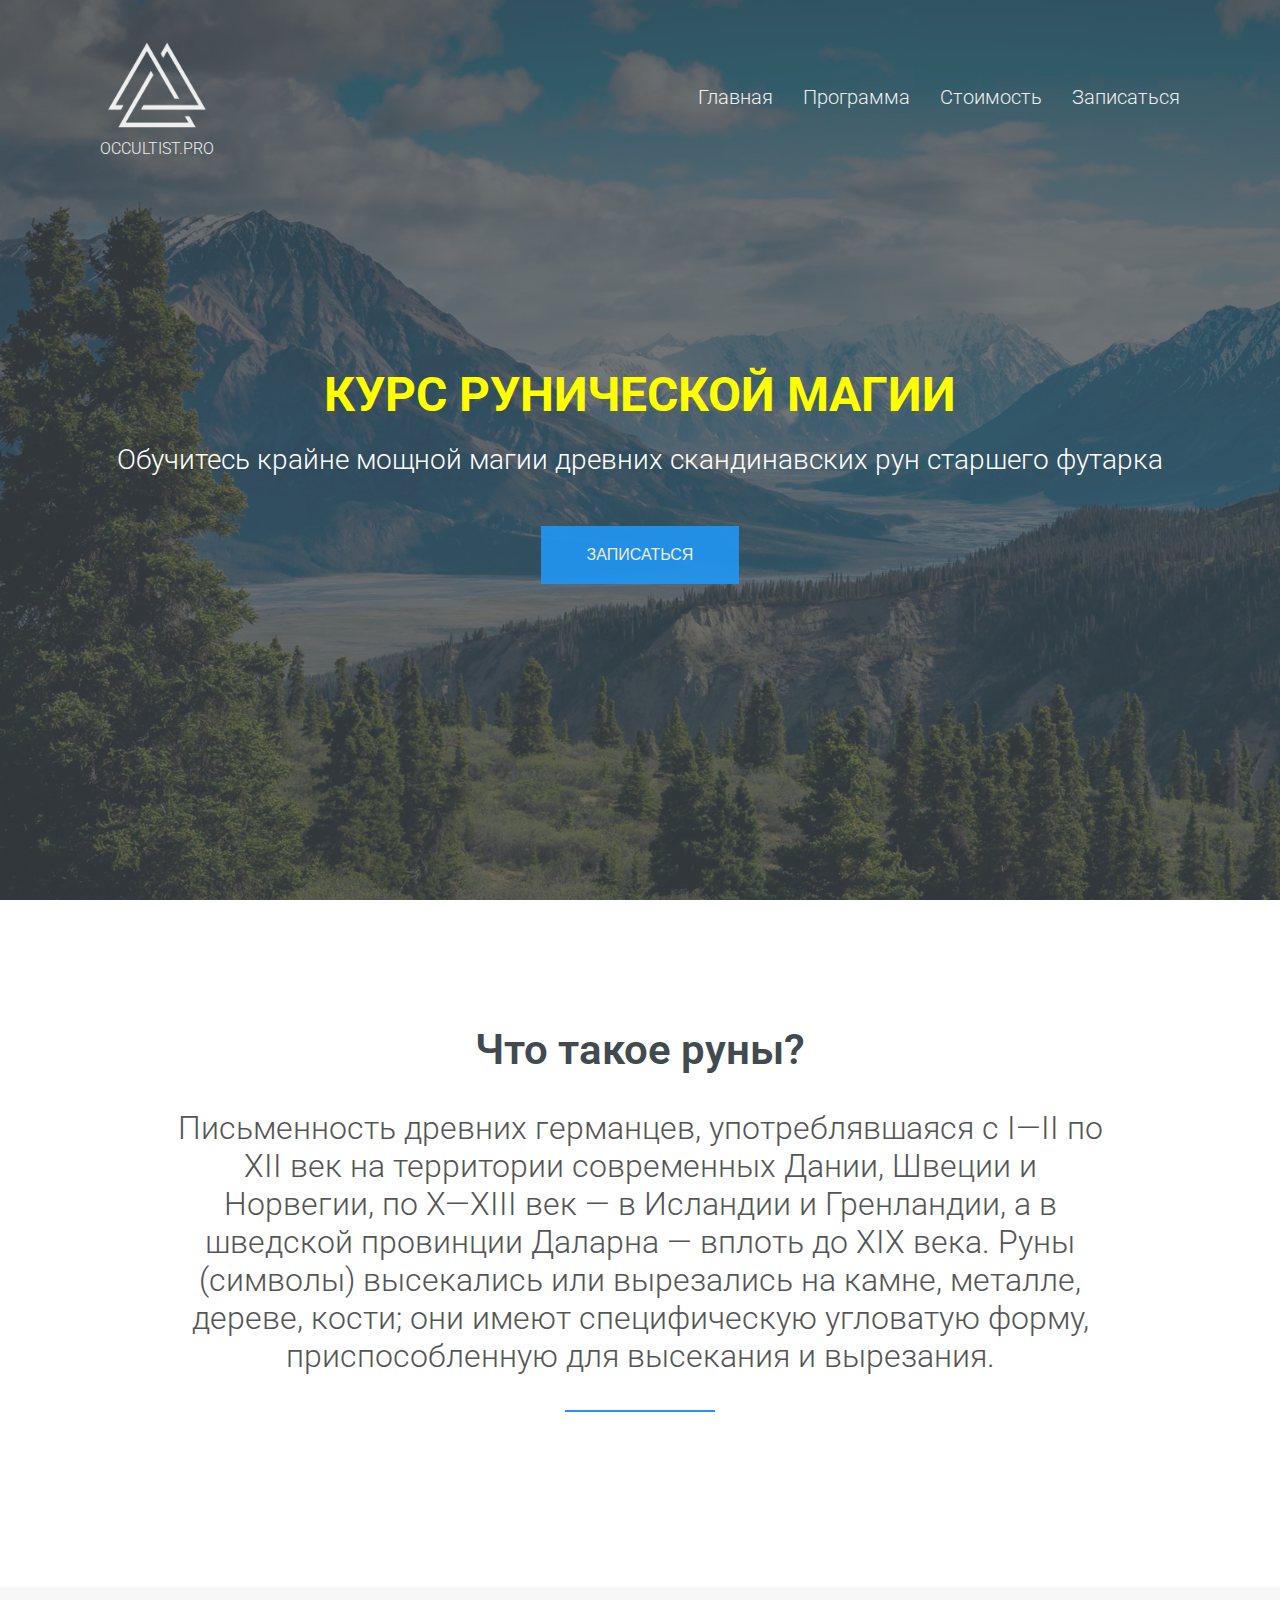
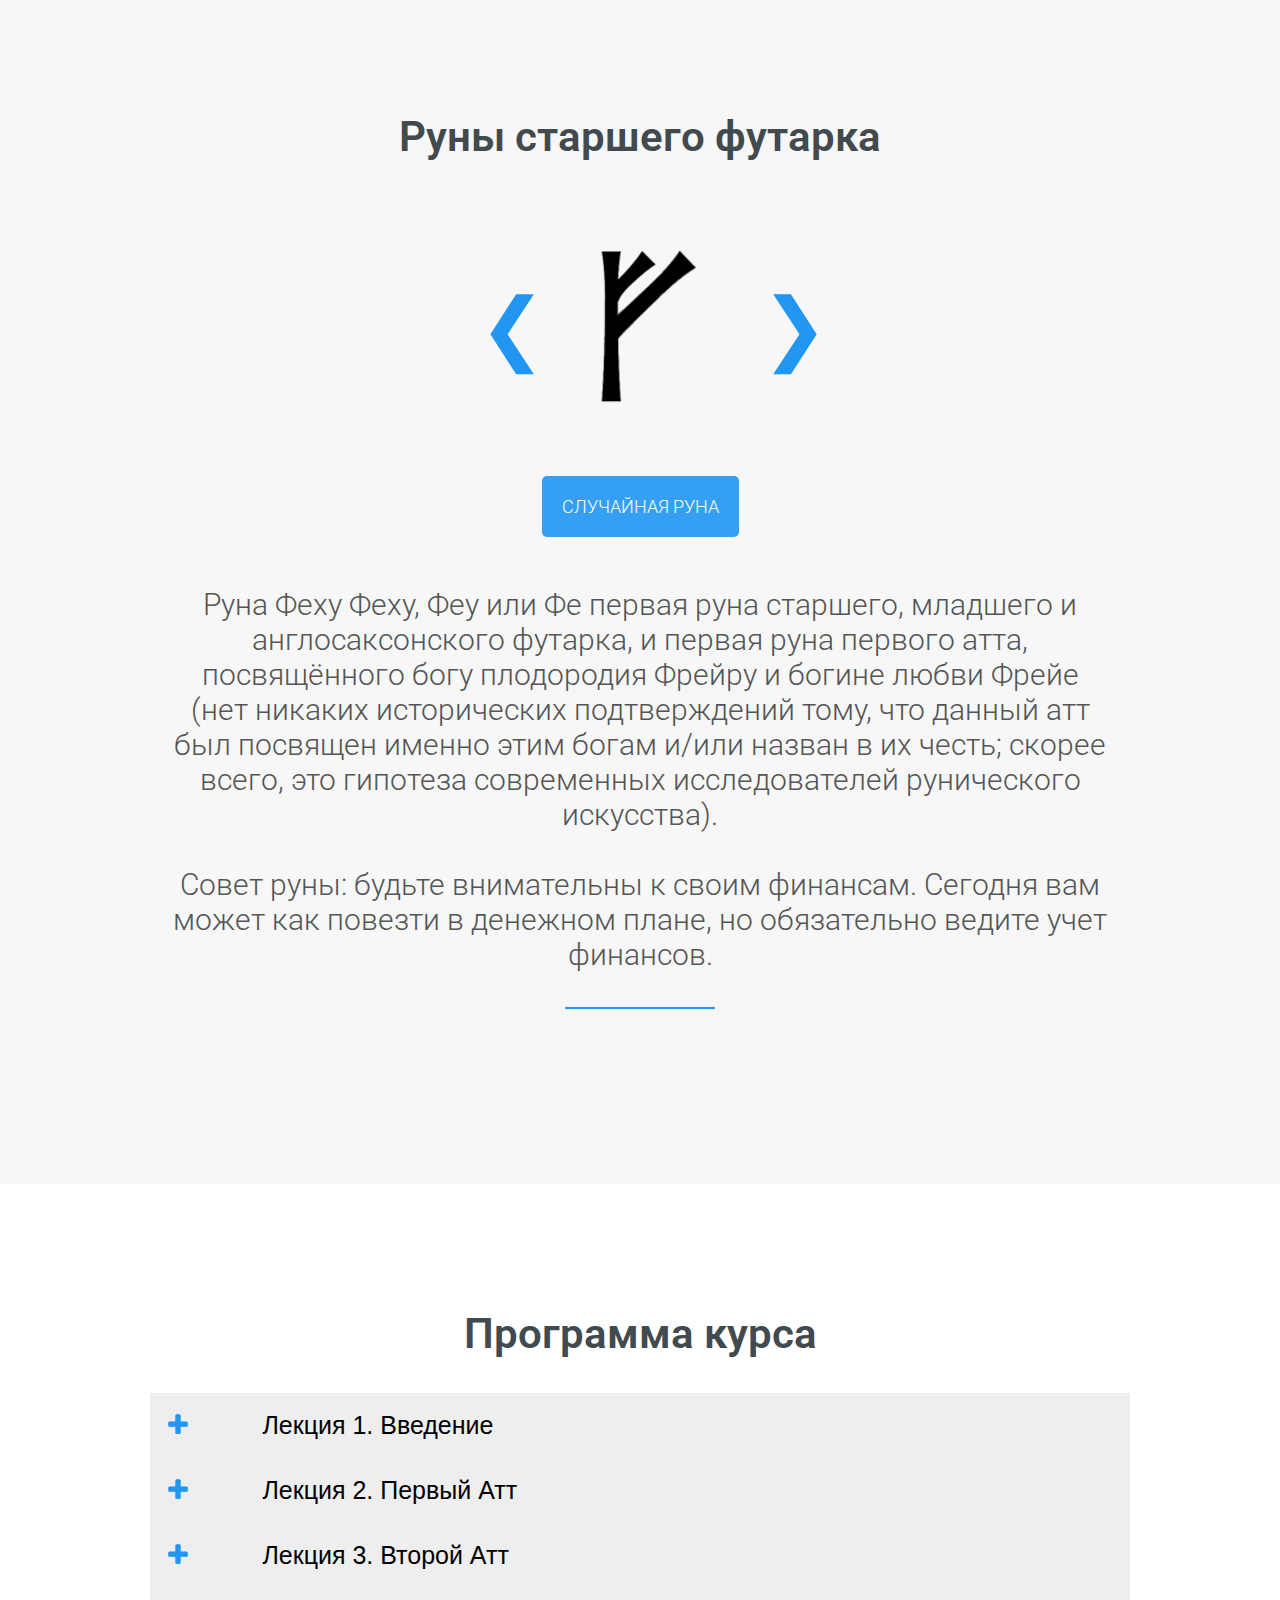
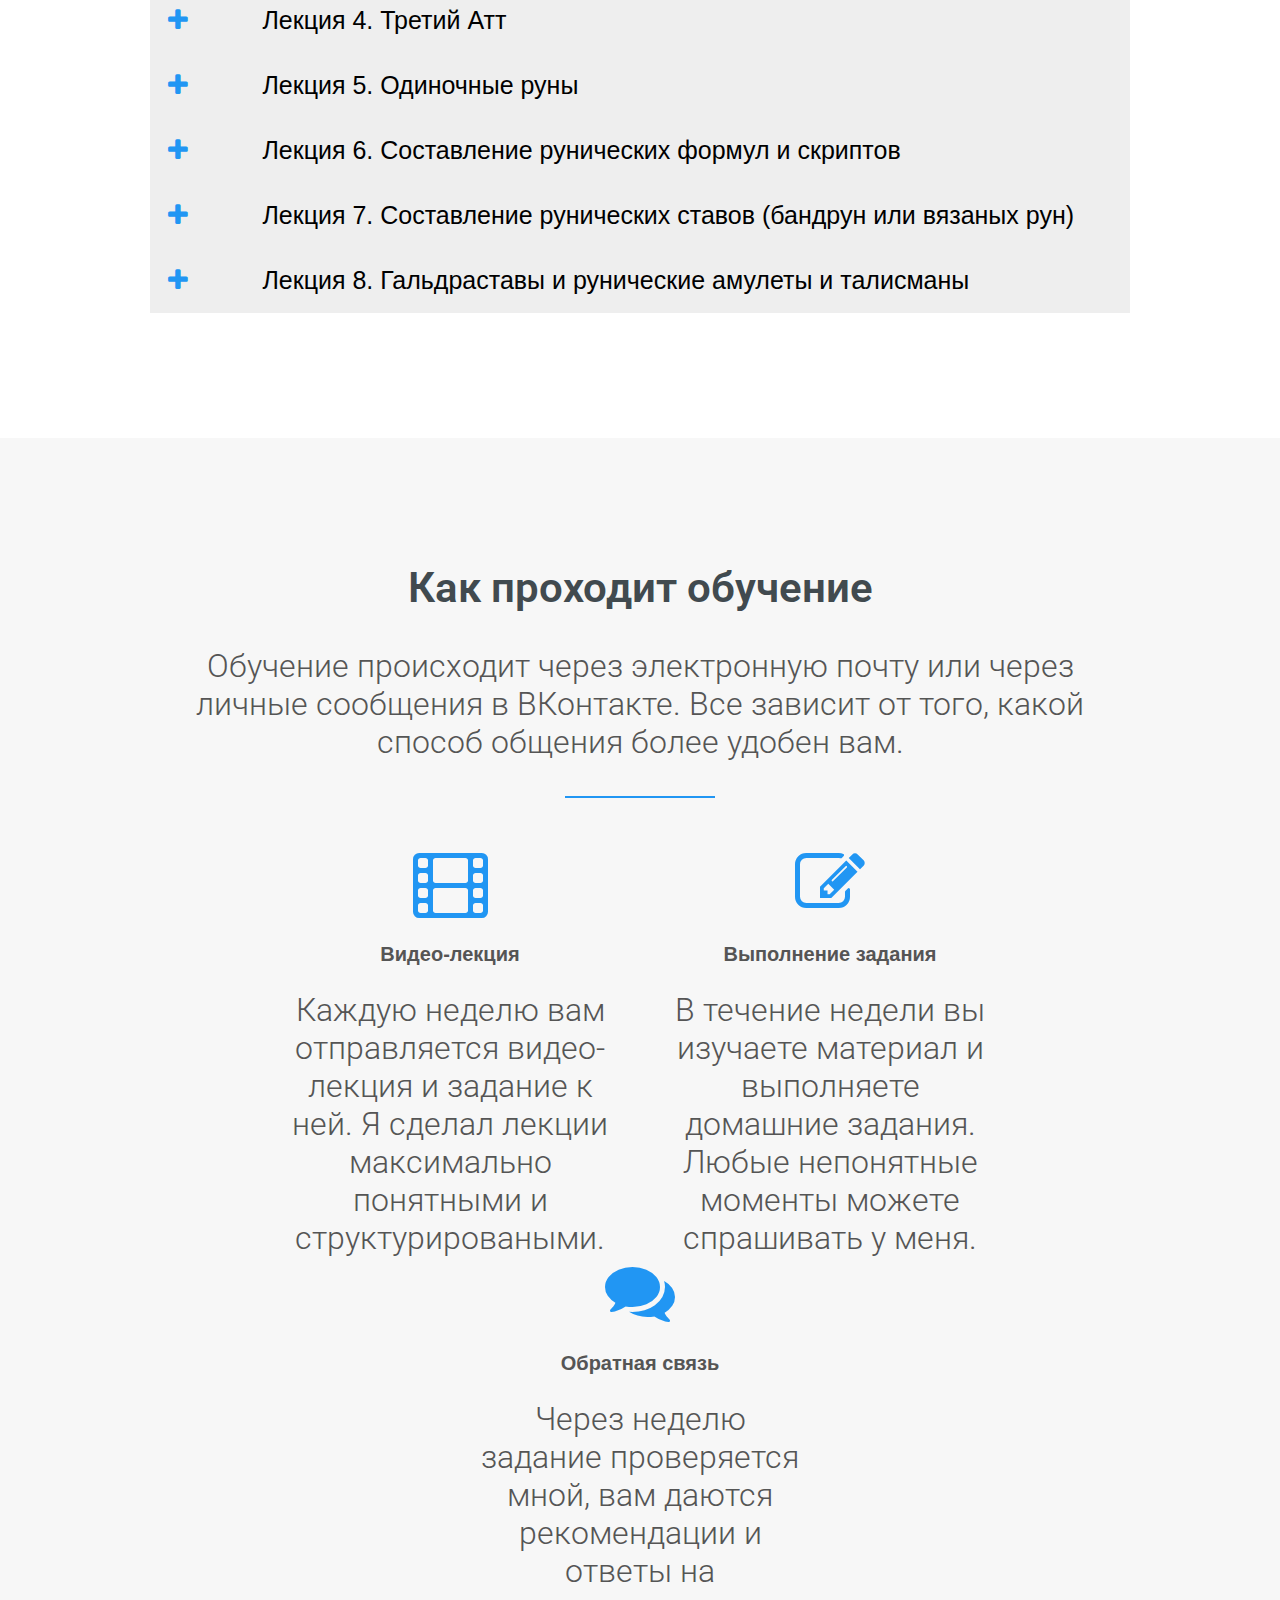
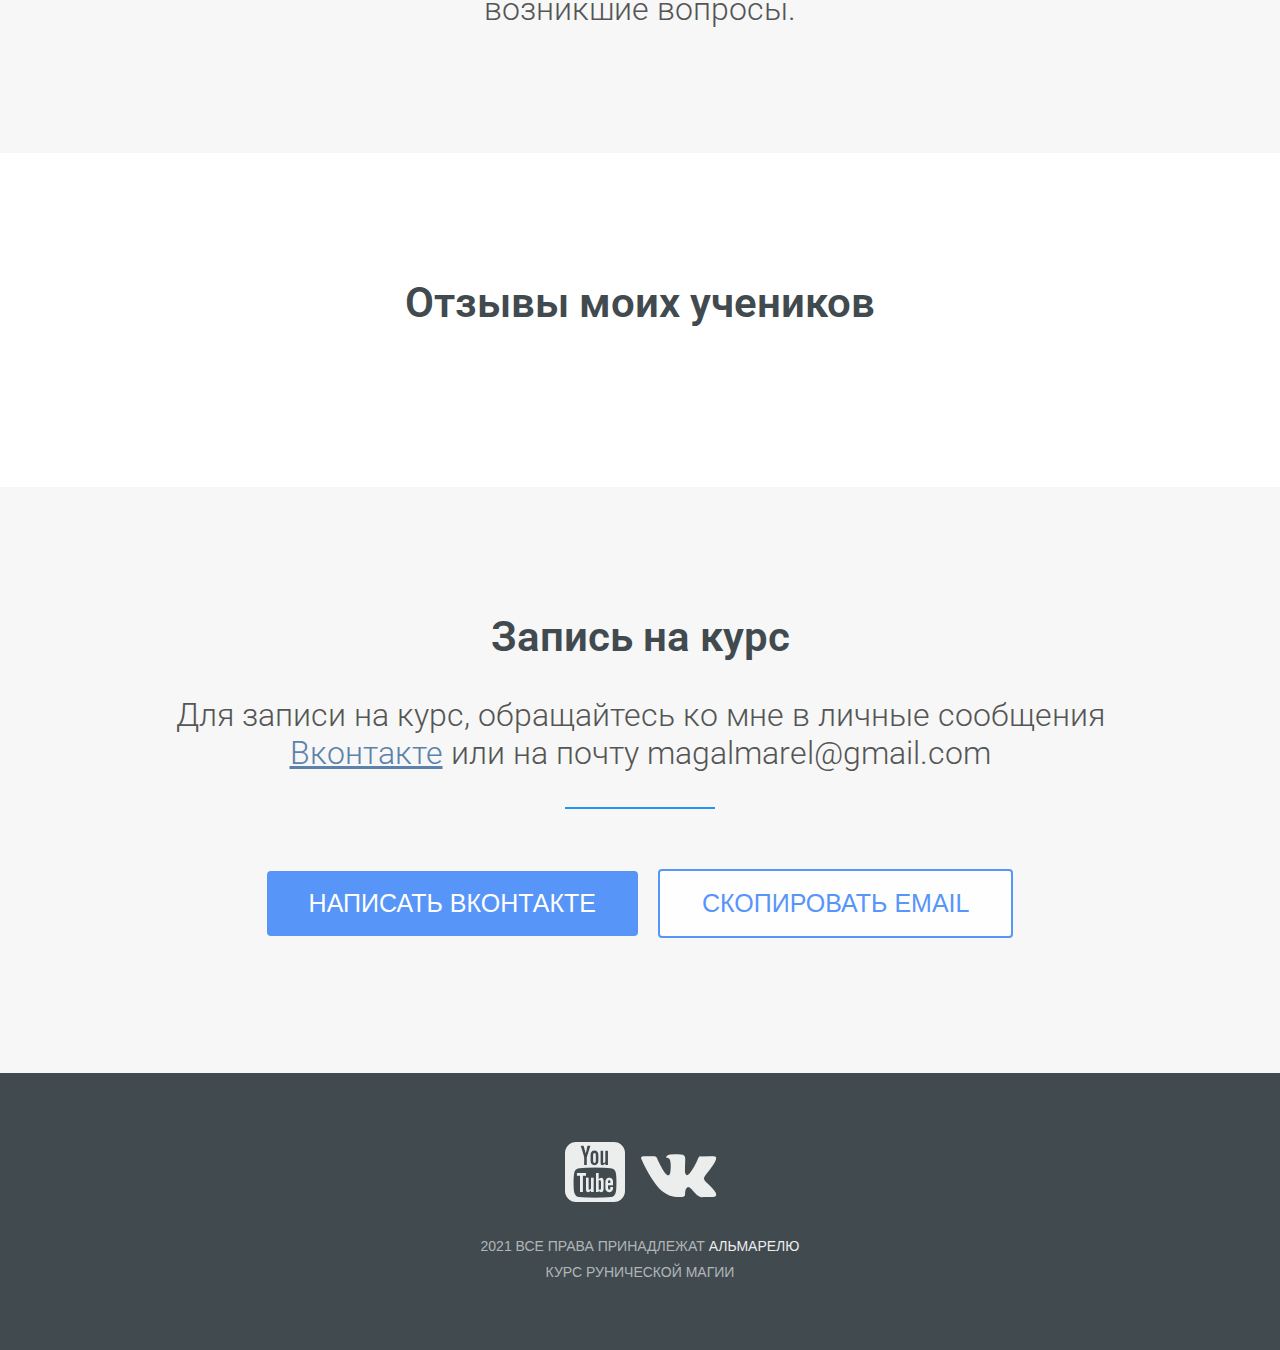
==== commit 22ab602c: "Update index.html" ====
--- a/index.html
+++ b/index.html
@@ -4,8 +4,8 @@
     <meta charset="utf-8">
     <meta http-equiv="X-UA-Compatible" content="IE=edge">
     <meta name="viewport" content="width=device-width, initial-scale=1">
-    <link type="image/x-icon" href="assets/img/favicon.png" rel="shortcut icon">
-    <link type="Image/x-icon" href="assets/img/favicon.png" rel="icon">
+    <link type="image/x-icon" href="assets/img/favicon.ico" rel="shortcut icon">
+    <link type="Image/x-icon" href="assets/img/favicon.ico" rel="icon">
 	<!-- Виджет отзывов VK -->
     <script type="text/javascript" src="https://vk.com/js/api/openapi.js?169"></script>
     <script type="text/javascript">
--- a/assets/css/styles.css
+++ b/assets/css/styles.css
@@ -587,7 +587,7 @@
 
 .reviews{
 	background-color: #fff;
-	max-width: 800px;
+	
 	/*align-items: center;
 	justify-content: center;*/
 }
